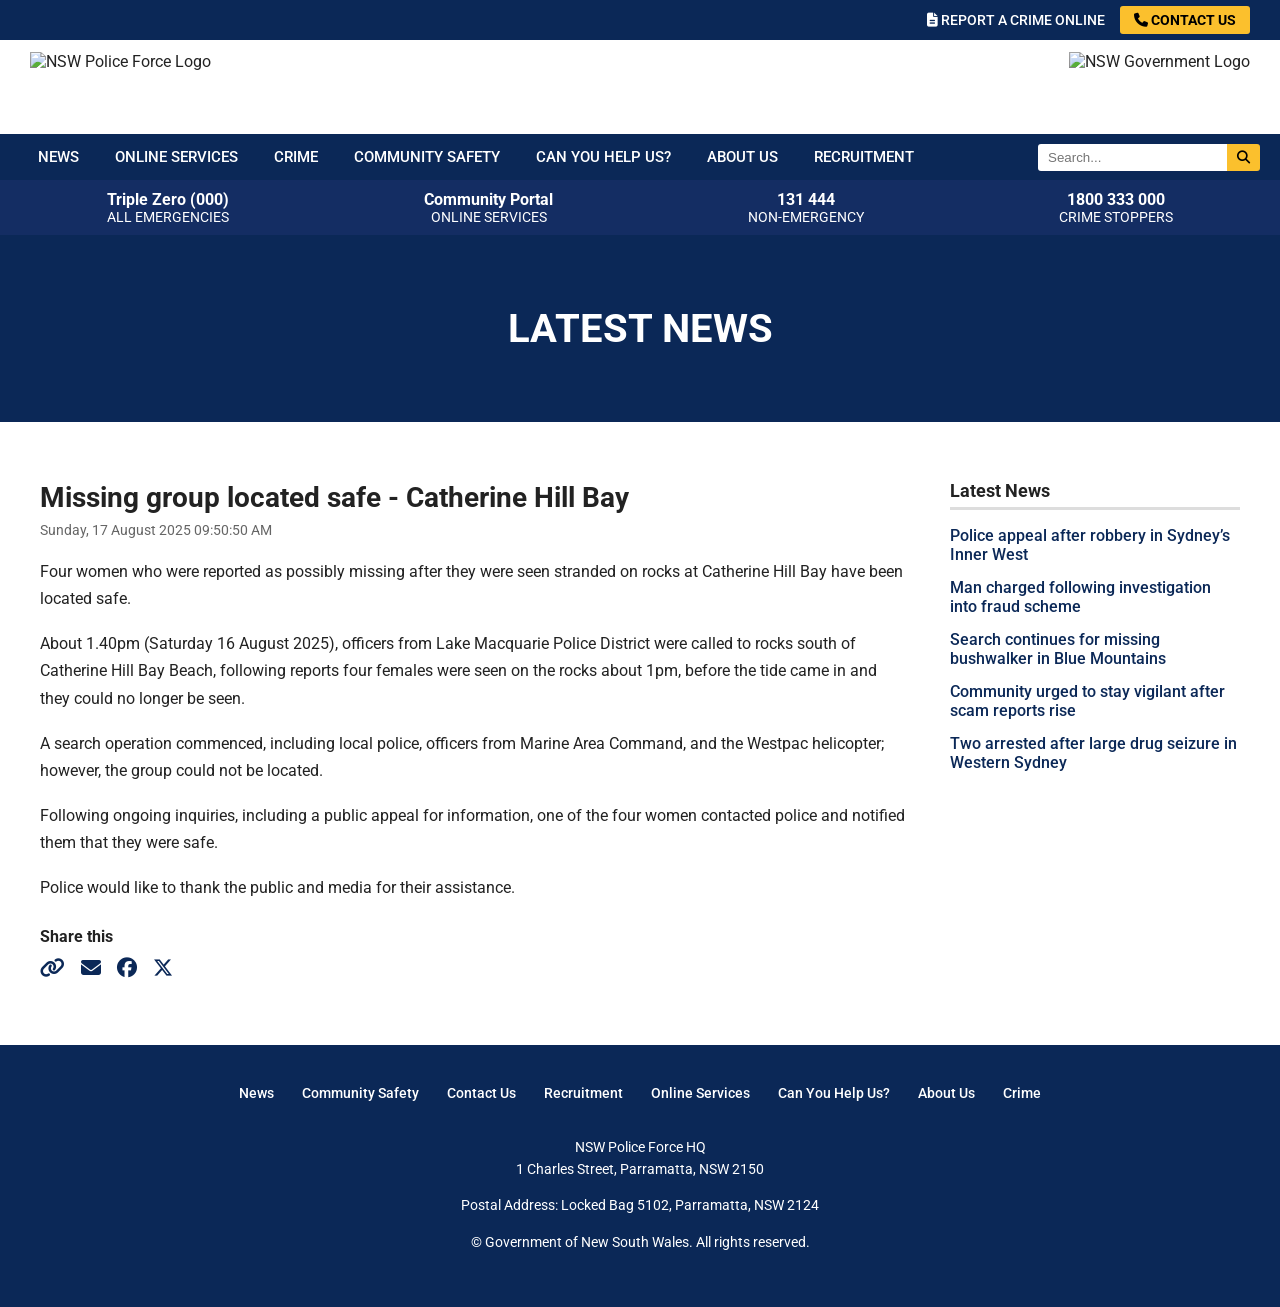
==== index.html @ ecff64ee "Update index.html" ====
<!DOCTYPE html>
<html lang="en">
<head>
  <meta charset="UTF-8">
  <title>NSW Police Force - Latest News</title>
  <meta name="viewport" content="width=device-width, initial-scale=1.0">

  <!-- Google Fonts -->
  <link href="https://fonts.googleapis.com/css2?family=Roboto:wght@400;500;700&display=swap" rel="stylesheet">

  <!-- Font Awesome -->
  <link rel="stylesheet" href="https://cdnjs.cloudflare.com/ajax/libs/font-awesome/6.4.0/css/all.min.css">

  <style>
    body {
      margin: 0;
      font-family: 'Roboto', Arial, sans-serif;
      color: #222;
      background: #fff;
    }

    /* Top bar */
    .topbar {
      background: #0b2857;
      color: white;
      font-size: 14px;
      display: flex;
      justify-content: flex-end;
      align-items: center;
      padding: 6px 30px;
    }
    .topbar a {
      color: white;
      text-decoration: none;
      margin-left: 20px;
      font-weight: 500;
    }
    .topbar .btn {
      background: #fbc02d;
      color: #000;
      padding: 6px 14px;
      border-radius: 3px;
      margin-left: 15px;
      font-weight: bold;
    }

    /* Header */
    .header {
      display: flex;
      justify-content: space-between;
      align-items: center;
      padding: 12px 30px;
      flex-wrap: wrap;
    }
    .header img {
      height: 70px;
    }

    /* Navigation */
    nav {
      background: #0b2857;
      display: flex;
      justify-content: space-between;
      align-items: center;
      padding: 0 20px;
      flex-wrap: wrap;
    }
    .nav-links {
      display: flex;
      flex-wrap: wrap;
    }
    .nav-links a {
      color: white;
      text-decoration: none;
      padding: 14px 18px;
      display: block;
      font-weight: 500;
      font-size: 15px;
      text-transform: uppercase;
    }
    .nav-links a:hover {
      background: #163873;
    }

    /* Search */
    .search {
      display: flex;
      align-items: center;
      margin-left: auto;
    }
    .search input {
      padding: 6px 10px;
      border: none;
      border-radius: 3px 0 0 3px;
      outline: none;
    }
    .search button {
      background: #fbc02d;
      border: none;
      padding: 6px 10px;
      border-radius: 0 3px 3px 0;
      cursor: pointer;
    }

    /* Emergency bar */
    .emergency-bar {
      background: #142d63;
      color: white;
      display: flex;
      justify-content: space-around;
      flex-wrap: wrap;
      padding: 10px;
      font-size: 14px;
      text-align: center;
    }
    .emergency-bar strong {
      display: block;
      font-size: 16px;
      font-weight: 700;
    }

    /* Banner */
    .banner {
      background: #0b2857;
      color: white;
      text-align: center;
      padding: 70px 20px;
      font-size: 40px;
      font-weight: 700;
      text-transform: uppercase;
    }

    /* Main Content */
    .content {
      display: flex;
      max-width: 1200px;
      margin: 40px auto;
      padding: 0 20px;
    }
    .article {
      flex: 3;
    }
    .article h1 {
      font-size: 28px;
      font-weight: 700;
      margin-bottom: 8px;
    }
    .article time {
      color: #666;
      font-size: 14px;
      display: block;
      margin-bottom: 20px;
    }
    .article p {
      line-height: 1.7;
      margin-bottom: 18px;
      font-size: 16px;
    }

    /* Sidebar */
    .sidebar {
      flex: 1;
      margin-left: 40px;
    }
    .sidebar h3 {
      font-size: 18px;
      border-bottom: 3px solid #ddd;
      padding-bottom: 6px;
      margin-bottom: 16px;
    }
    .sidebar ul {
      list-style: none;
      padding: 0;
      margin: 0;
    }
    .sidebar ul li {
      margin-bottom: 14px;
    }
    .sidebar ul li a {
      text-decoration: none;
      color: #0b2857;
      font-weight: 500;
    }
    .sidebar ul li a:hover {
      text-decoration: underline;
    }

    /* Social Share */
    .share {
      margin: 25px 0;
    }
    .share strong {
      display: block;
      margin-bottom: 10px;
    }
    .share a {
      margin-right: 12px;
      font-size: 20px;
      text-decoration: none;
      color: #0b2857;
    }
    .share a:hover {
      color: #163873;
    }

    /* Footer */
    footer {
      background: #0b2857;
      color: white;
      padding: 40px 20px;
      font-size: 14px;
    }
    footer .links {
      display: flex;
      justify-content: center;
      flex-wrap: wrap;
      margin-bottom: 25px;
    }
    footer .links a {
      color: white;
      text-decoration: none;
      margin: 0 14px 10px;
      font-weight: 500;
    }
    footer .links a:hover {
      text-decoration: underline;
    }
    footer .address {
      text-align: center;
      line-height: 1.6;
    }
  </style>
</head>
<body>

  <!-- Topbar -->
  <div class="topbar">
    <a href="#"><i class="fa-solid fa-file-alt"></i> REPORT A CRIME ONLINE</a>
    <a href="#" class="btn"><i class="fa-solid fa-phone"></i> CONTACT US</a>
  </div>

  <!-- Header -->
  <div class="header">
    <img src="https://upload.wikimedia.org/wikipedia/en/7/78/New_South_Wales_Police_Force_logo.png" alt="NSW Police Force Logo">
    <img src="https://www.nsw.gov.au/sites/default/files/styles/og_image/public/2020-07/NSW-Government-logo.png" alt="NSW Government Logo" height="70">
  </div>

  <!-- Nav -->
  <nav>
    <div class="nav-links">
      <a href="#">News</a>
      <a href="#">Online Services</a>
      <a href="#">Crime</a>
      <a href="#">Community Safety</a>
      <a href="#">Can You Help Us?</a>
      <a href="#">About Us</a>
      <a href="#">Recruitment</a>
    </div>
    <div class="search">
      <input type="text" placeholder="Search...">
      <button><i class="fa fa-search"></i></button>
    </div>
  </nav>

  <!-- Emergency Bar -->
  <div class="emergency-bar">
    <div><strong>Triple Zero (000)</strong> ALL EMERGENCIES</div>
    <div><strong>Community Portal</strong> ONLINE SERVICES</div>
    <div><strong>131 444</strong> NON-EMERGENCY</div>
    <div><strong>1800 333 000</strong> CRIME STOPPERS</div>
  </div>

  <!-- Banner -->
  <div class="banner">
    Latest News
  </div>

  <!-- Content -->
  <div class="content">
    <div class="article">
      <h1>Missing group located safe - Catherine Hill Bay</h1>
      <time>Sunday, 17 August 2025 09:50:50 AM</time>

      <p>Four women who were reported as possibly missing after they were seen stranded on rocks at Catherine Hill Bay have been located safe.</p>
      <p>About 1.40pm (Saturday 16 August 2025), officers from Lake Macquarie Police District were called to rocks south of Catherine Hill Bay Beach, following reports four females were seen on the rocks about 1pm, before the tide came in and they could no longer be seen.</p>
      <p>A search operation commenced, including local police, officers from Marine Area Command, and the Westpac helicopter; however, the group could not be located.</p>
      <p>Following ongoing inquiries, including a public appeal for information, one of the four women contacted police and notified them that they were safe.</p>
      <p>Police would like to thank the public and media for their assistance.</p>

      <div class="share">
        <strong>Share this</strong>
        <a href="#"><i class="fa-solid fa-link"></i></a>
        <a href="#"><i class="fa-solid fa-envelope"></i></a>
        <a href="#"><i class="fa-brands fa-facebook"></i></a>
        <a href="#"><i class="fa-brands fa-x-twitter"></i></a>
      </div>
    </div>

    <!-- Sidebar -->
    <aside class="sidebar">
      <h3>Latest News</h3>
      <ul>
        <li><a href="#">Police appeal after robbery in Sydney’s Inner West</a></li>
        <li><a href="#">Man charged following investigation into fraud scheme</a></li>
        <li><a href="#">Search continues for missing bushwalker in Blue Mountains</a></li>
        <li><a href="#">Community urged to stay vigilant after scam reports rise</a></li>
        <li><a href="#">Two arrested after large drug seizure in Western Sydney</a></li>
      </ul>
    </aside>
  </div>

  <!-- Footer -->
  <footer>
    <div class="links">
      <a href="#">News</a>
      <a href="#">Community Safety</a>
      <a href="#">Contact Us</a>
      <a href="#">Recruitment</a>
      <a href="#">Online Services</a>
      <a href="#">Can You Help Us?</a>
      <a href="#">About Us</a>
      <a href="#">Crime</a>
    </div>

    <div class="address">
      <p>NSW Police Force HQ<br>1 Charles Street, Parramatta, NSW 2150</p>
      <p>Postal Address: Locked Bag 5102, Parramatta, NSW 2124</p>
      <p>© Government of New South Wales. All rights reserved.</p>
    </div>
  </footer>

</body>
</html>
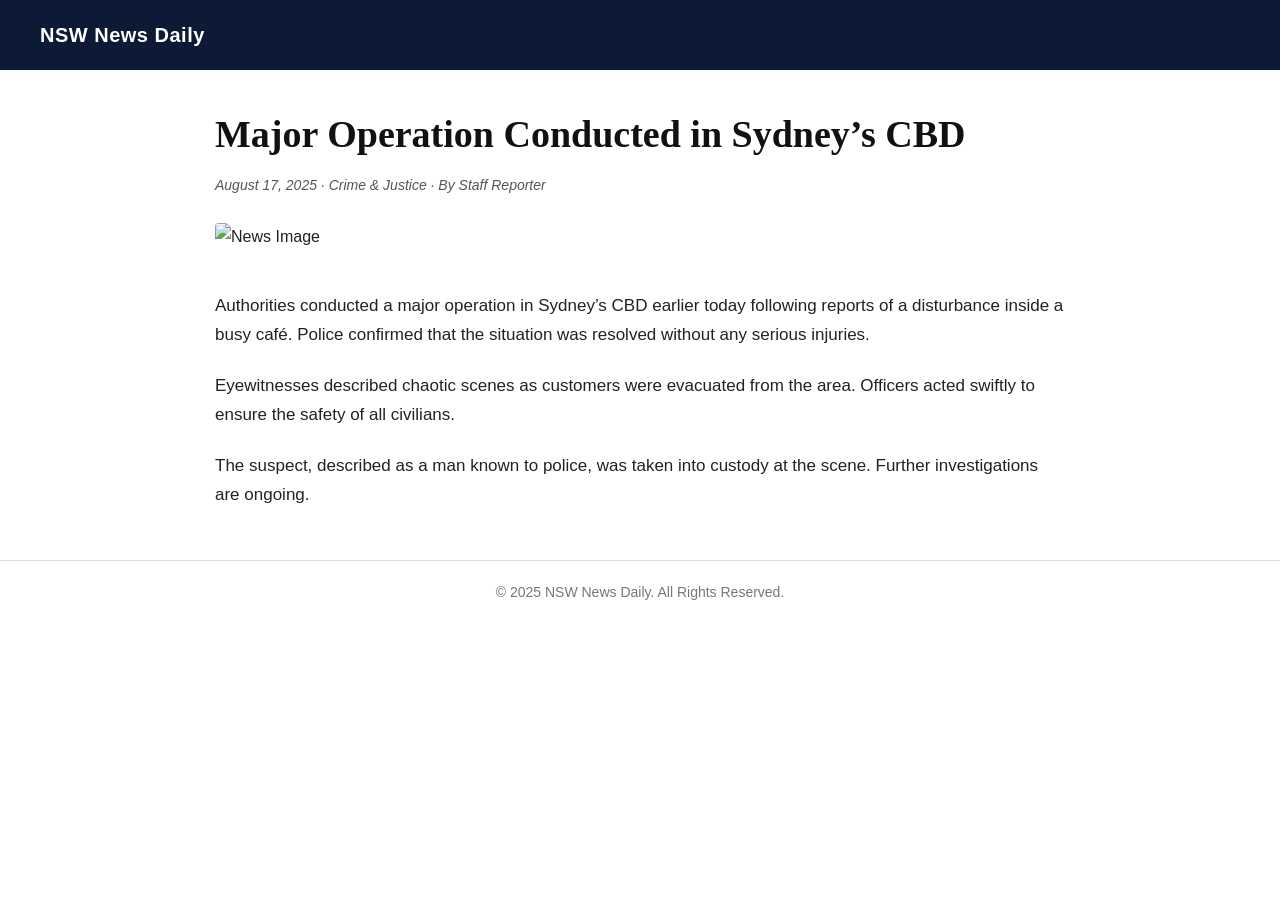
==== commit 5b2bf011: "Update index.html" ====
--- a/index.html
+++ b/index.html
@@ -2,332 +2,98 @@
 <html lang="en">
 <head>
   <meta charset="UTF-8">
-  <title>NSW Police Force - Latest News</title>
   <meta name="viewport" content="width=device-width, initial-scale=1.0">
-
-  <!-- Google Fonts -->
-  <link href="https://fonts.googleapis.com/css2?family=Roboto:wght@400;500;700&display=swap" rel="stylesheet">
-
-  <!-- Font Awesome -->
-  <link rel="stylesheet" href="https://cdnjs.cloudflare.com/ajax/libs/font-awesome/6.4.0/css/all.min.css">
-
+  <title>News Article</title>
   <style>
     body {
       margin: 0;
-      font-family: 'Roboto', Arial, sans-serif;
+      font-family: "Helvetica Neue", Arial, sans-serif;
+      background: #fff;
       color: #222;
-      background: #fff;
-    }
-
-    /* Top bar */
-    .topbar {
-      background: #0b2857;
-      color: white;
-      font-size: 14px;
-      display: flex;
-      justify-content: flex-end;
-      align-items: center;
-      padding: 6px 30px;
-    }
-    .topbar a {
-      color: white;
-      text-decoration: none;
-      margin-left: 20px;
-      font-weight: 500;
-    }
-    .topbar .btn {
-      background: #fbc02d;
-      color: #000;
-      padding: 6px 14px;
-      border-radius: 3px;
-      margin-left: 15px;
-      font-weight: bold;
+      line-height: 1.7;
     }
 
     /* Header */
-    .header {
-      display: flex;
-      justify-content: space-between;
-      align-items: center;
-      padding: 12px 30px;
-      flex-wrap: wrap;
-    }
-    .header img {
-      height: 70px;
+    header {
+      background: #0c1a36; /* extracted dark navy */
+      color: white;
+      padding: 18px 40px;
+      font-size: 20px;
+      font-weight: 600;
+      letter-spacing: 0.5px;
     }
 
-    /* Navigation */
-    nav {
-      background: #0b2857;
-      display: flex;
-      justify-content: space-between;
-      align-items: center;
-      padding: 0 20px;
-      flex-wrap: wrap;
-    }
-    .nav-links {
-      display: flex;
-      flex-wrap: wrap;
-    }
-    .nav-links a {
-      color: white;
-      text-decoration: none;
-      padding: 14px 18px;
-      display: block;
-      font-weight: 500;
-      font-size: 15px;
-      text-transform: uppercase;
-    }
-    .nav-links a:hover {
-      background: #163873;
+    /* Article Container */
+    .container {
+      max-width: 850px;
+      margin: 40px auto;
+      padding: 0 25px;
     }
 
-    /* Search */
-    .search {
-      display: flex;
-      align-items: center;
-      margin-left: auto;
-    }
-    .search input {
-      padding: 6px 10px;
-      border: none;
-      border-radius: 3px 0 0 3px;
-      outline: none;
-    }
-    .search button {
-      background: #fbc02d;
-      border: none;
-      padding: 6px 10px;
-      border-radius: 0 3px 3px 0;
-      cursor: pointer;
+    .headline {
+      font-family: Georgia, "Times New Roman", serif;
+      font-size: 38px;
+      font-weight: bold;
+      line-height: 1.3;
+      margin-bottom: 15px;
+      color: #111;
     }
 
-    /* Emergency bar */
-    .emergency-bar {
-      background: #142d63;
-      color: white;
-      display: flex;
-      justify-content: space-around;
-      flex-wrap: wrap;
-      padding: 10px;
+    .meta {
+      color: #555;
       font-size: 14px;
-      text-align: center;
-    }
-    .emergency-bar strong {
-      display: block;
-      font-size: 16px;
-      font-weight: 700;
+      margin-bottom: 25px;
+      font-style: italic;
     }
 
-    /* Banner */
-    .banner {
-      background: #0b2857;
-      color: white;
-      text-align: center;
-      padding: 70px 20px;
-      font-size: 40px;
-      font-weight: 700;
-      text-transform: uppercase;
+    .hero {
+      width: 100%;
+      height: auto;
+      max-height: 420px;
+      object-fit: cover;
+      margin-bottom: 25px;
+      border-radius: 4px;
     }
 
-    /* Main Content */
-    .content {
-      display: flex;
-      max-width: 1200px;
-      margin: 40px auto;
-      padding: 0 20px;
-    }
-    .article {
-      flex: 3;
-    }
-    .article h1 {
-      font-size: 28px;
-      font-weight: 700;
-      margin-bottom: 8px;
-    }
-    .article time {
-      color: #666;
-      font-size: 14px;
-      display: block;
-      margin-bottom: 20px;
-    }
-    .article p {
-      line-height: 1.7;
-      margin-bottom: 18px;
-      font-size: 16px;
-    }
-
-    /* Sidebar */
-    .sidebar {
-      flex: 1;
-      margin-left: 40px;
-    }
-    .sidebar h3 {
-      font-size: 18px;
-      border-bottom: 3px solid #ddd;
-      padding-bottom: 6px;
-      margin-bottom: 16px;
-    }
-    .sidebar ul {
-      list-style: none;
-      padding: 0;
-      margin: 0;
-    }
-    .sidebar ul li {
-      margin-bottom: 14px;
-    }
-    .sidebar ul li a {
-      text-decoration: none;
-      color: #0b2857;
-      font-weight: 500;
-    }
-    .sidebar ul li a:hover {
-      text-decoration: underline;
-    }
-
-    /* Social Share */
-    .share {
-      margin: 25px 0;
-    }
-    .share strong {
-      display: block;
-      margin-bottom: 10px;
-    }
-    .share a {
-      margin-right: 12px;
-      font-size: 20px;
-      text-decoration: none;
-      color: #0b2857;
-    }
-    .share a:hover {
-      color: #163873;
+    .content p {
+      margin-bottom: 22px;
+      font-size: 17px;
+      font-family: "Helvetica Neue", Arial, sans-serif;
     }
 
     /* Footer */
     footer {
-      background: #0b2857;
-      color: white;
-      padding: 40px 20px;
+      margin-top: 50px;
+      padding: 20px;
+      text-align: center;
       font-size: 14px;
-    }
-    footer .links {
-      display: flex;
-      justify-content: center;
-      flex-wrap: wrap;
-      margin-bottom: 25px;
-    }
-    footer .links a {
-      color: white;
-      text-decoration: none;
-      margin: 0 14px 10px;
-      font-weight: 500;
-    }
-    footer .links a:hover {
-      text-decoration: underline;
-    }
-    footer .address {
-      text-align: center;
-      line-height: 1.6;
+      color: #777;
+      border-top: 1px solid #ddd;
     }
   </style>
 </head>
 <body>
+  <header>
+    NSW News Daily
+  </header>
 
-  <!-- Topbar -->
-  <div class="topbar">
-    <a href="#"><i class="fa-solid fa-file-alt"></i> REPORT A CRIME ONLINE</a>
-    <a href="#" class="btn"><i class="fa-solid fa-phone"></i> CONTACT US</a>
+  <div class="container">
+    <h1 class="headline">Major Operation Conducted in Sydney’s CBD</h1>
+    <div class="meta">August 17, 2025 · Crime & Justice · By Staff Reporter</div>
+
+    <img src="https://via.placeholder.com/900x420" alt="News Image" class="hero">
+
+    <div class="content">
+      <p>Authorities conducted a major operation in Sydney’s CBD earlier today following reports of a disturbance inside a busy café. Police confirmed that the situation was resolved without any serious injuries.</p>
+
+      <p>Eyewitnesses described chaotic scenes as customers were evacuated from the area. Officers acted swiftly to ensure the safety of all civilians.</p>
+
+      <p>The suspect, described as a man known to police, was taken into custody at the scene. Further investigations are ongoing.</p>
+    </div>
   </div>
 
-  <!-- Header -->
-  <div class="header">
-    <img src="https://upload.wikimedia.org/wikipedia/en/7/78/New_South_Wales_Police_Force_logo.png" alt="NSW Police Force Logo">
-    <img src="https://www.nsw.gov.au/sites/default/files/styles/og_image/public/2020-07/NSW-Government-logo.png" alt="NSW Government Logo" height="70">
-  </div>
-
-  <!-- Nav -->
-  <nav>
-    <div class="nav-links">
-      <a href="#">News</a>
-      <a href="#">Online Services</a>
-      <a href="#">Crime</a>
-      <a href="#">Community Safety</a>
-      <a href="#">Can You Help Us?</a>
-      <a href="#">About Us</a>
-      <a href="#">Recruitment</a>
-    </div>
-    <div class="search">
-      <input type="text" placeholder="Search...">
-      <button><i class="fa fa-search"></i></button>
-    </div>
-  </nav>
-
-  <!-- Emergency Bar -->
-  <div class="emergency-bar">
-    <div><strong>Triple Zero (000)</strong> ALL EMERGENCIES</div>
-    <div><strong>Community Portal</strong> ONLINE SERVICES</div>
-    <div><strong>131 444</strong> NON-EMERGENCY</div>
-    <div><strong>1800 333 000</strong> CRIME STOPPERS</div>
-  </div>
-
-  <!-- Banner -->
-  <div class="banner">
-    Latest News
-  </div>
-
-  <!-- Content -->
-  <div class="content">
-    <div class="article">
-      <h1>Missing group located safe - Catherine Hill Bay</h1>
-      <time>Sunday, 17 August 2025 09:50:50 AM</time>
-
-      <p>Four women who were reported as possibly missing after they were seen stranded on rocks at Catherine Hill Bay have been located safe.</p>
-      <p>About 1.40pm (Saturday 16 August 2025), officers from Lake Macquarie Police District were called to rocks south of Catherine Hill Bay Beach, following reports four females were seen on the rocks about 1pm, before the tide came in and they could no longer be seen.</p>
-      <p>A search operation commenced, including local police, officers from Marine Area Command, and the Westpac helicopter; however, the group could not be located.</p>
-      <p>Following ongoing inquiries, including a public appeal for information, one of the four women contacted police and notified them that they were safe.</p>
-      <p>Police would like to thank the public and media for their assistance.</p>
-
-      <div class="share">
-        <strong>Share this</strong>
-        <a href="#"><i class="fa-solid fa-link"></i></a>
-        <a href="#"><i class="fa-solid fa-envelope"></i></a>
-        <a href="#"><i class="fa-brands fa-facebook"></i></a>
-        <a href="#"><i class="fa-brands fa-x-twitter"></i></a>
-      </div>
-    </div>
-
-    <!-- Sidebar -->
-    <aside class="sidebar">
-      <h3>Latest News</h3>
-      <ul>
-        <li><a href="#">Police appeal after robbery in Sydney’s Inner West</a></li>
-        <li><a href="#">Man charged following investigation into fraud scheme</a></li>
-        <li><a href="#">Search continues for missing bushwalker in Blue Mountains</a></li>
-        <li><a href="#">Community urged to stay vigilant after scam reports rise</a></li>
-        <li><a href="#">Two arrested after large drug seizure in Western Sydney</a></li>
-      </ul>
-    </aside>
-  </div>
-
-  <!-- Footer -->
   <footer>
-    <div class="links">
-      <a href="#">News</a>
-      <a href="#">Community Safety</a>
-      <a href="#">Contact Us</a>
-      <a href="#">Recruitment</a>
-      <a href="#">Online Services</a>
-      <a href="#">Can You Help Us?</a>
-      <a href="#">About Us</a>
-      <a href="#">Crime</a>
-    </div>
-
-    <div class="address">
-      <p>NSW Police Force HQ<br>1 Charles Street, Parramatta, NSW 2150</p>
-      <p>Postal Address: Locked Bag 5102, Parramatta, NSW 2124</p>
-      <p>© Government of New South Wales. All rights reserved.</p>
-    </div>
+    © 2025 NSW News Daily. All Rights Reserved.
   </footer>
-
 </body>
 </html>
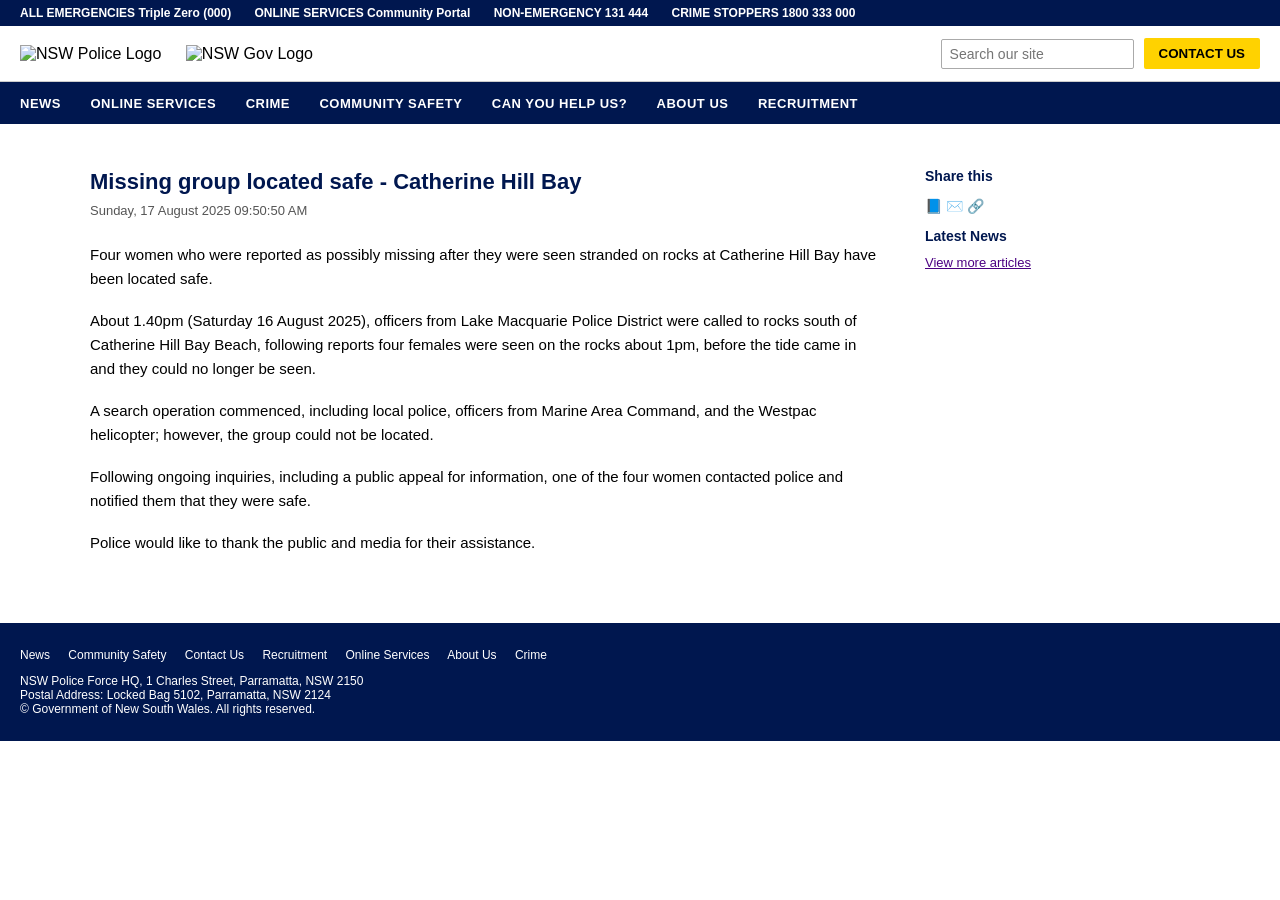
==== commit ad5591a0: "Update index.html" ====
--- a/index.html
+++ b/index.html
@@ -3,97 +3,239 @@
 <head>
   <meta charset="UTF-8">
   <meta name="viewport" content="width=device-width, initial-scale=1.0">
-  <title>News Article</title>
+  <title>NSW Police News</title>
   <style>
     body {
       margin: 0;
-      font-family: "Helvetica Neue", Arial, sans-serif;
+      font-family: Arial, Helvetica, sans-serif;
+      color: #000;
       background: #fff;
-      color: #222;
-      line-height: 1.7;
-    }
-
-    /* Header */
-    header {
-      background: #0c1a36; /* extracted dark navy */
-      color: white;
-      padding: 18px 40px;
-      font-size: 20px;
+    }
+
+    /* Top Info Bar */
+    .top-bar {
+      background: #00174F;
+      color: white;
+      font-size: 12px;
+      padding: 6px 20px;
+      display: flex;
+      justify-content: space-between;
+      align-items: center;
+    }
+
+    .top-bar span {
+      margin-right: 20px;
+      font-weight: 600;
+    }
+
+    /* Logo and Search Row */
+    .logo-row {
+      display: flex;
+      justify-content: space-between;
+      align-items: center;
+      padding: 12px 20px;
+      border-bottom: 1px solid #ccc;
+    }
+
+    .logos img {
+      height: 48px;
+      margin-right: 20px;
+    }
+
+    .search-contact {
+      display: flex;
+      align-items: center;
+    }
+
+    .search-contact input {
+      padding: 6px 8px;
+      font-size: 14px;
+      border: 1px solid #aaa;
+      margin-right: 10px;
+      border-radius: 2px;
+    }
+
+    .search-contact button {
+      background: #FFD200;
+      border: none;
+      padding: 8px 15px;
+      font-weight: bold;
+      cursor: pointer;
+      border-radius: 2px;
+    }
+
+    /* Navigation */
+    nav {
+      background: #00174F;
+      padding: 12px 20px;
+    }
+
+    nav a {
+      color: white;
+      margin-right: 25px;
+      text-decoration: none;
+      font-size: 13px;
       font-weight: 600;
       letter-spacing: 0.5px;
     }
 
-    /* Article Container */
+    nav a:hover {
+      text-decoration: underline;
+    }
+
+    /* Main Layout */
     .container {
-      max-width: 850px;
-      margin: 40px auto;
-      padding: 0 25px;
-    }
-
-    .headline {
-      font-family: Georgia, "Times New Roman", serif;
-      font-size: 38px;
+      display: flex;
+      max-width: 1100px;
+      margin: 30px auto;
+      padding: 0 20px;
+    }
+
+    .content {
+      flex: 3;
+    }
+
+    .content h1 {
+      font-size: 22px;
+      color: #00174F;
       font-weight: bold;
-      line-height: 1.3;
-      margin-bottom: 15px;
-      color: #111;
-    }
-
-    .meta {
+      margin-bottom: 8px;
+    }
+
+    .content .date {
+      font-size: 13px;
       color: #555;
+      margin-bottom: 25px;
+    }
+
+    .content p {
+      margin-bottom: 18px;
+      line-height: 1.6;
+      font-size: 15px;
+    }
+
+    /* Sidebar */
+    .sidebar {
+      flex: 1;
+      margin-left: 40px;
       font-size: 14px;
-      margin-bottom: 25px;
-      font-style: italic;
-    }
-
-    .hero {
-      width: 100%;
-      height: auto;
-      max-height: 420px;
-      object-fit: cover;
-      margin-bottom: 25px;
-      border-radius: 4px;
-    }
-
-    .content p {
-      margin-bottom: 22px;
-      font-size: 17px;
-      font-family: "Helvetica Neue", Arial, sans-serif;
+    }
+
+    .sidebar h3 {
+      font-size: 14px;
+      margin-bottom: 10px;
+      font-weight: bold;
+      color: #00174F;
+    }
+
+    .sidebar a {
+      color: #4B0082; /* exact purple */
+      text-decoration: underline;
+      font-size: 13px;
     }
 
     /* Footer */
     footer {
+      background: #00174F;
+      color: white;
+      font-size: 12px;
+      padding: 25px 20px;
       margin-top: 50px;
-      padding: 20px;
-      text-align: center;
-      font-size: 14px;
-      color: #777;
-      border-top: 1px solid #ddd;
+    }
+
+    footer .links {
+      margin-bottom: 12px;
+    }
+
+    footer a {
+      color: white;
+      margin-right: 15px;
+      font-size: 12px;
+      text-decoration: none;
+    }
+
+    footer a:hover {
+      text-decoration: underline;
     }
   </style>
 </head>
 <body>
-  <header>
-    NSW News Daily
-  </header>
-
+
+  <!-- Top Bar -->
+  <div class="top-bar">
+    <div>
+      <span>ALL EMERGENCIES Triple Zero (000)</span>
+      <span>ONLINE SERVICES Community Portal</span>
+      <span>NON-EMERGENCY 131 444</span>
+      <span>CRIME STOPPERS 1800 333 000</span>
+    </div>
+  </div>
+
+  <!-- Logo Row -->
+  <div class="logo-row">
+    <div class="logos">
+      <img src="https://www.police.nsw.gov.au/__data/assets/file/0006/336956/NSW-Police-Logo.png" alt="NSW Police Logo">
+      <img src="https://www.nsw.gov.au/themes/custom/nsw_gov/images/nsw-gov-logo.png" alt="NSW Gov Logo">
+    </div>
+    <div class="search-contact">
+      <input type="text" placeholder="Search our site">
+      <button>CONTACT US</button>
+    </div>
+  </div>
+
+  <!-- Navigation -->
+  <nav>
+    <a href="#">NEWS</a>
+    <a href="#">ONLINE SERVICES</a>
+    <a href="#">CRIME</a>
+    <a href="#">COMMUNITY SAFETY</a>
+    <a href="#">CAN YOU HELP US?</a>
+    <a href="#">ABOUT US</a>
+    <a href="#">RECRUITMENT</a>
+  </nav>
+
+  <!-- Main Content -->
   <div class="container">
-    <h1 class="headline">Major Operation Conducted in Sydney’s CBD</h1>
-    <div class="meta">August 17, 2025 · Crime & Justice · By Staff Reporter</div>
-
-    <img src="https://via.placeholder.com/900x420" alt="News Image" class="hero">
-
     <div class="content">
-      <p>Authorities conducted a major operation in Sydney’s CBD earlier today following reports of a disturbance inside a busy café. Police confirmed that the situation was resolved without any serious injuries.</p>
-
-      <p>Eyewitnesses described chaotic scenes as customers were evacuated from the area. Officers acted swiftly to ensure the safety of all civilians.</p>
-
-      <p>The suspect, described as a man known to police, was taken into custody at the scene. Further investigations are ongoing.</p>
+      <h1>Missing group located safe - Catherine Hill Bay</h1>
+      <div class="date">Sunday, 17 August 2025 09:50:50 AM</div>
+
+      <p>Four women who were reported as possibly missing after they were seen stranded on rocks at Catherine Hill Bay have been located safe.</p>
+
+      <p>About 1.40pm (Saturday 16 August 2025), officers from Lake Macquarie Police District were called to rocks south of Catherine Hill Bay Beach, following reports four females were seen on the rocks about 1pm, before the tide came in and they could no longer be seen.</p>
+
+      <p>A search operation commenced, including local police, officers from Marine Area Command, and the Westpac helicopter; however, the group could not be located.</p>
+
+      <p>Following ongoing inquiries, including a public appeal for information, one of the four women contacted police and notified them that they were safe.</p>
+
+      <p>Police would like to thank the public and media for their assistance.</p>
+    </div>
+
+    <div class="sidebar">
+      <h3>Share this</h3>
+      <p>📘 ✉️ 🔗</p>
+      <h3>Latest News</h3>
+      <a href="#">View more articles</a>
     </div>
   </div>
 
+  <!-- Footer -->
   <footer>
-    © 2025 NSW News Daily. All Rights Reserved.
+    <div class="links">
+      <a href="#">News</a>
+      <a href="#">Community Safety</a>
+      <a href="#">Contact Us</a>
+      <a href="#">Recruitment</a>
+      <a href="#">Online Services</a>
+      <a href="#">About Us</a>
+      <a href="#">Crime</a>
+    </div>
+    <div>
+      NSW Police Force HQ, 1 Charles Street, Parramatta, NSW 2150<br>
+      Postal Address: Locked Bag 5102, Parramatta, NSW 2124<br>
+      © Government of New South Wales. All rights reserved.
+    </div>
   </footer>
+
 </body>
 </html>
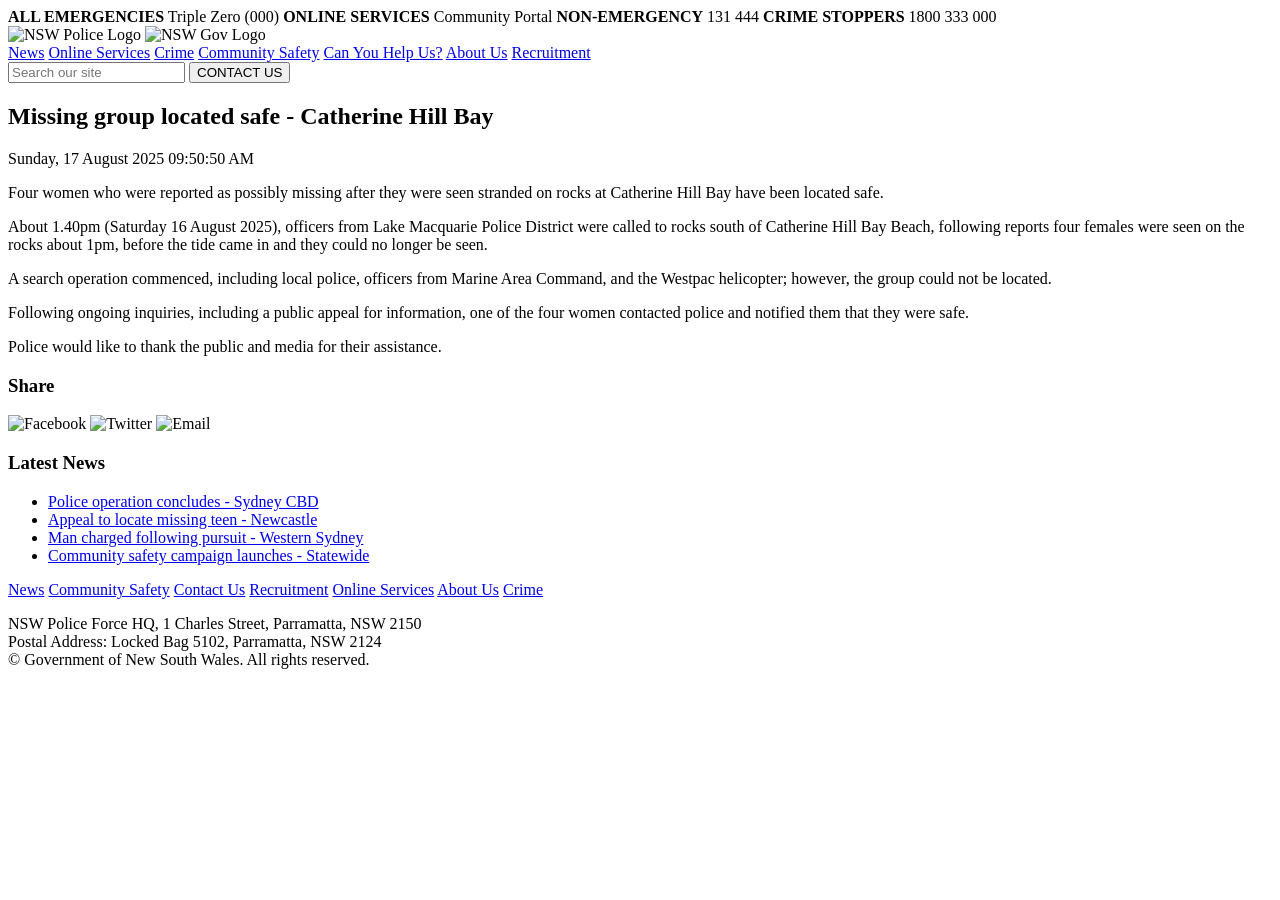
==== commit 7ee32a9a: "Update index.html" ====
--- a/index.html
+++ b/index.html
@@ -3,225 +3,94 @@
 <head>
   <meta charset="UTF-8">
   <meta name="viewport" content="width=device-width, initial-scale=1.0">
-  <title>NSW Police News</title>
-  <style>
-    body {
-      margin: 0;
-      font-family: Arial, Helvetica, sans-serif;
-      color: #000;
-      background: #fff;
-    }
-
-    /* Top Info Bar */
-    .top-bar {
-      background: #00174F;
-      color: white;
-      font-size: 12px;
-      padding: 6px 20px;
-      display: flex;
-      justify-content: space-between;
-      align-items: center;
-    }
-
-    .top-bar span {
-      margin-right: 20px;
-      font-weight: 600;
-    }
-
-    /* Logo and Search Row */
-    .logo-row {
-      display: flex;
-      justify-content: space-between;
-      align-items: center;
-      padding: 12px 20px;
-      border-bottom: 1px solid #ccc;
-    }
-
-    .logos img {
-      height: 48px;
-      margin-right: 20px;
-    }
-
-    .search-contact {
-      display: flex;
-      align-items: center;
-    }
-
-    .search-contact input {
-      padding: 6px 8px;
-      font-size: 14px;
-      border: 1px solid #aaa;
-      margin-right: 10px;
-      border-radius: 2px;
-    }
-
-    .search-contact button {
-      background: #FFD200;
-      border: none;
-      padding: 8px 15px;
-      font-weight: bold;
-      cursor: pointer;
-      border-radius: 2px;
-    }
-
-    /* Navigation */
-    nav {
-      background: #00174F;
-      padding: 12px 20px;
-    }
-
-    nav a {
-      color: white;
-      margin-right: 25px;
-      text-decoration: none;
-      font-size: 13px;
-      font-weight: 600;
-      letter-spacing: 0.5px;
-    }
-
-    nav a:hover {
-      text-decoration: underline;
-    }
-
-    /* Main Layout */
-    .container {
-      display: flex;
-      max-width: 1100px;
-      margin: 30px auto;
-      padding: 0 20px;
-    }
-
-    .content {
-      flex: 3;
-    }
-
-    .content h1 {
-      font-size: 22px;
-      color: #00174F;
-      font-weight: bold;
-      margin-bottom: 8px;
-    }
-
-    .content .date {
-      font-size: 13px;
-      color: #555;
-      margin-bottom: 25px;
-    }
-
-    .content p {
-      margin-bottom: 18px;
-      line-height: 1.6;
-      font-size: 15px;
-    }
-
-    /* Sidebar */
-    .sidebar {
-      flex: 1;
-      margin-left: 40px;
-      font-size: 14px;
-    }
-
-    .sidebar h3 {
-      font-size: 14px;
-      margin-bottom: 10px;
-      font-weight: bold;
-      color: #00174F;
-    }
-
-    .sidebar a {
-      color: #4B0082; /* exact purple */
-      text-decoration: underline;
-      font-size: 13px;
-    }
-
-    /* Footer */
-    footer {
-      background: #00174F;
-      color: white;
-      font-size: 12px;
-      padding: 25px 20px;
-      margin-top: 50px;
-    }
-
-    footer .links {
-      margin-bottom: 12px;
-    }
-
-    footer a {
-      color: white;
-      margin-right: 15px;
-      font-size: 12px;
-      text-decoration: none;
-    }
-
-    footer a:hover {
-      text-decoration: underline;
-    }
-  </style>
+  <title>NSW Police Website Replica</title>
+  <link rel="stylesheet" href="styles.css">
 </head>
 <body>
-
   <!-- Top Bar -->
   <div class="top-bar">
-    <div>
-      <span>ALL EMERGENCIES Triple Zero (000)</span>
-      <span>ONLINE SERVICES Community Portal</span>
-      <span>NON-EMERGENCY 131 444</span>
-      <span>CRIME STOPPERS 1800 333 000</span>
-    </div>
+    <span><strong>ALL EMERGENCIES</strong> Triple Zero (000)</span>
+    <span><strong>ONLINE SERVICES</strong> Community Portal</span>
+    <span><strong>NON-EMERGENCY</strong> 131 444</span>
+    <span><strong>CRIME STOPPERS</strong> 1800 333 000</span>
   </div>
 
-  <!-- Logo Row -->
-  <div class="logo-row">
-    <div class="logos">
-      <img src="https://www.police.nsw.gov.au/__data/assets/file/0006/336956/NSW-Police-Logo.png" alt="NSW Police Logo">
-      <img src="https://www.nsw.gov.au/themes/custom/nsw_gov/images/nsw-gov-logo.png" alt="NSW Gov Logo">
+  <!-- Header -->
+  <header class="header-row">
+    <div class="left-header">
+      <div class="logos">
+        <img src="nswpolice-logo.png" alt="NSW Police Logo">
+        <img src="nswgov-logo.png" alt="NSW Gov Logo">
+      </div>
+      <nav>
+        <a href="#">News</a>
+        <a href="#">Online Services</a>
+        <a href="#">Crime</a>
+        <a href="#">Community Safety</a>
+        <a href="#">Can You Help Us?</a>
+        <a href="#">About Us</a>
+        <a href="#">Recruitment</a>
+      </nav>
     </div>
+
     <div class="search-contact">
       <input type="text" placeholder="Search our site">
       <button>CONTACT US</button>
     </div>
-  </div>
+  </header>
 
-  <!-- Navigation -->
-  <nav>
-    <a href="#">NEWS</a>
-    <a href="#">ONLINE SERVICES</a>
-    <a href="#">CRIME</a>
-    <a href="#">COMMUNITY SAFETY</a>
-    <a href="#">CAN YOU HELP US?</a>
-    <a href="#">ABOUT US</a>
-    <a href="#">RECRUITMENT</a>
-  </nav>
+  <!-- Main Layout -->
+  <main class="main-layout">
+    <!-- Article -->
+    <article class="content">
+      <h2>Missing group located safe - Catherine Hill Bay</h2>
+      <p class="date">Sunday, 17 August 2025 09:50:50 AM</p>
+      <p>
+        Four women who were reported as possibly missing after they were seen stranded on rocks at
+        Catherine Hill Bay have been located safe.
+      </p>
+      <p>
+        About 1.40pm (Saturday 16 August 2025), officers from Lake Macquarie Police District were called
+        to rocks south of Catherine Hill Bay Beach, following reports four females were seen on the
+        rocks about 1pm, before the tide came in and they could no longer be seen.
+      </p>
+      <p>
+        A search operation commenced, including local police, officers from Marine Area Command, and
+        the Westpac helicopter; however, the group could not be located.
+      </p>
+      <p>
+        Following ongoing inquiries, including a public appeal for information, one of the four women
+        contacted police and notified them that they were safe.
+      </p>
+      <p>Police would like to thank the public and media for their assistance.</p>
+    </article>
 
-  <!-- Main Content -->
-  <div class="container">
-    <div class="content">
-      <h1>Missing group located safe - Catherine Hill Bay</h1>
-      <div class="date">Sunday, 17 August 2025 09:50:50 AM</div>
+    <!-- Sidebar -->
+    <aside class="sidebar">
+      <div class="share-box">
+        <h3>Share</h3>
+        <div class="icons">
+          <img src="icon-facebook.png" alt="Facebook">
+          <img src="icon-twitter.png" alt="Twitter">
+          <img src="icon-email.png" alt="Email">
+        </div>
+      </div>
 
-      <p>Four women who were reported as possibly missing after they were seen stranded on rocks at Catherine Hill Bay have been located safe.</p>
-
-      <p>About 1.40pm (Saturday 16 August 2025), officers from Lake Macquarie Police District were called to rocks south of Catherine Hill Bay Beach, following reports four females were seen on the rocks about 1pm, before the tide came in and they could no longer be seen.</p>
-
-      <p>A search operation commenced, including local police, officers from Marine Area Command, and the Westpac helicopter; however, the group could not be located.</p>
-
-      <p>Following ongoing inquiries, including a public appeal for information, one of the four women contacted police and notified them that they were safe.</p>
-
-      <p>Police would like to thank the public and media for their assistance.</p>
-    </div>
-
-    <div class="sidebar">
-      <h3>Share this</h3>
-      <p>📘 ✉️ 🔗</p>
-      <h3>Latest News</h3>
-      <a href="#">View more articles</a>
-    </div>
-  </div>
+      <div class="latest-news">
+        <h3>Latest News</h3>
+        <ul>
+          <li><a href="#">Police operation concludes - Sydney CBD</a></li>
+          <li><a href="#">Appeal to locate missing teen - Newcastle</a></li>
+          <li><a href="#">Man charged following pursuit - Western Sydney</a></li>
+          <li><a href="#">Community safety campaign launches - Statewide</a></li>
+        </ul>
+      </div>
+    </aside>
+  </main>
 
   <!-- Footer -->
   <footer>
-    <div class="links">
+    <div class="footer-links">
       <a href="#">News</a>
       <a href="#">Community Safety</a>
       <a href="#">Contact Us</a>
@@ -230,12 +99,11 @@
       <a href="#">About Us</a>
       <a href="#">Crime</a>
     </div>
-    <div>
-      NSW Police Force HQ, 1 Charles Street, Parramatta, NSW 2150<br>
-      Postal Address: Locked Bag 5102, Parramatta, NSW 2124<br>
+    <p>
+      NSW Police Force HQ, 1 Charles Street, Parramatta, NSW 2150 <br>
+      Postal Address: Locked Bag 5102, Parramatta, NSW 2124 <br>
       © Government of New South Wales. All rights reserved.
-    </div>
+    </p>
   </footer>
-
 </body>
 </html>
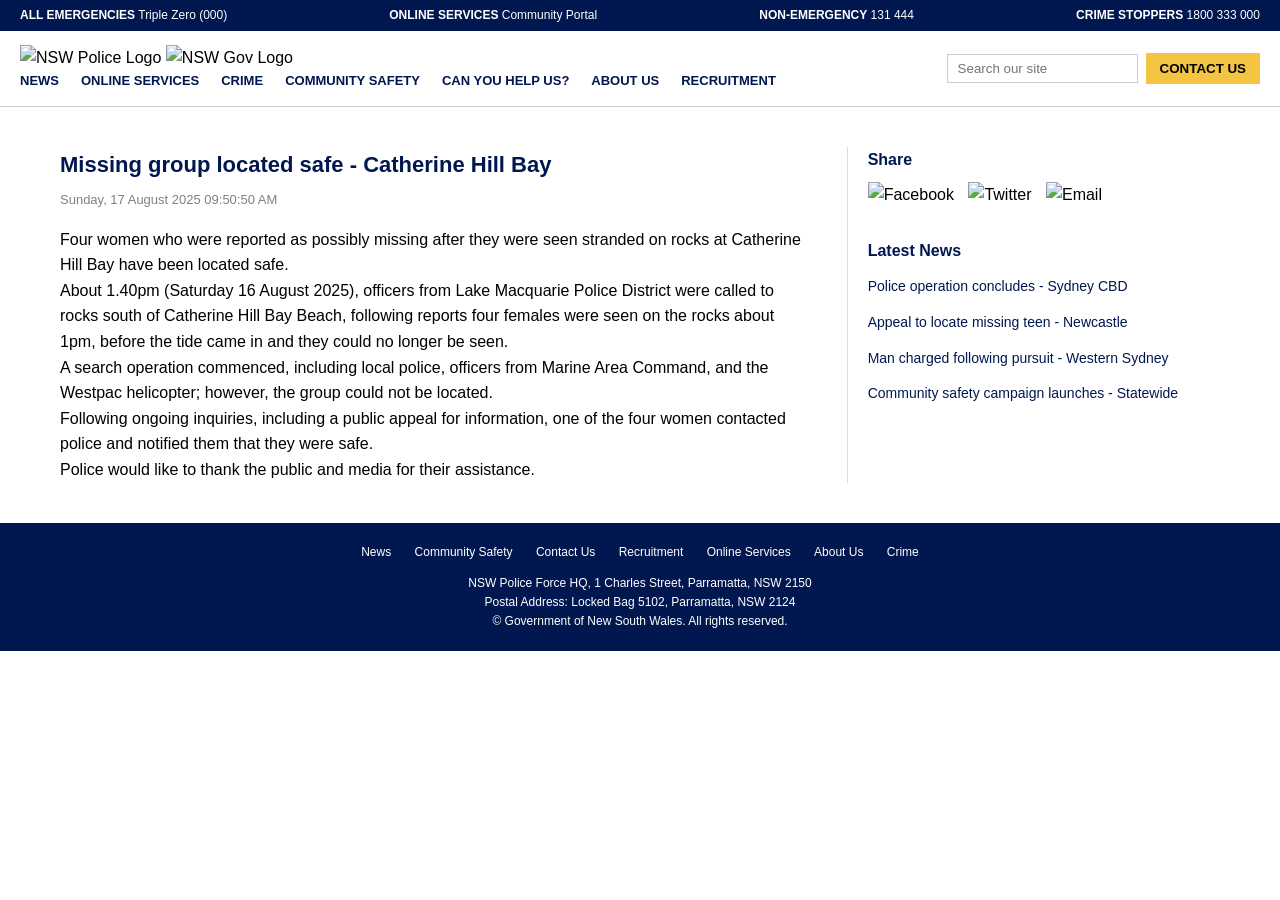
==== commit 7d147926: "Update index.html" ====
--- a/index.html
+++ b/index.html
@@ -3,7 +3,7 @@
 <head>
   <meta charset="UTF-8">
   <meta name="viewport" content="width=device-width, initial-scale=1.0">
-  <title>NSW Police Website Replica</title>
+  <title>NSW Police Replica</title>
   <link rel="stylesheet" href="styles.css">
 </head>
 <body>
@@ -17,11 +17,11 @@
 
   <!-- Header -->
   <header class="header-row">
-    <div class="left-header">
-      <div class="logos">
-        <img src="nswpolice-logo.png" alt="NSW Police Logo">
-        <img src="nswgov-logo.png" alt="NSW Gov Logo">
-      </div>
+    <!-- Left: Logos + Nav all in one row -->
+    <div class="logos-nav">
+      <img src="nswpolice-logo.png" alt="NSW Police Logo" class="logo">
+      <img src="nswgov-logo.png" alt="NSW Gov Logo" class="logo">
+
       <nav>
         <a href="#">News</a>
         <a href="#">Online Services</a>
@@ -33,6 +33,7 @@
       </nav>
     </div>
 
+    <!-- Right: Search + Contact -->
     <div class="search-contact">
       <input type="text" placeholder="Search our site">
       <button>CONTACT US</button>
@@ -41,7 +42,6 @@
 
   <!-- Main Layout -->
   <main class="main-layout">
-    <!-- Article -->
     <article class="content">
       <h2>Missing group located safe - Catherine Hill Bay</h2>
       <p class="date">Sunday, 17 August 2025 09:50:50 AM</p>
@@ -65,7 +65,6 @@
       <p>Police would like to thank the public and media for their assistance.</p>
     </article>
 
-    <!-- Sidebar -->
     <aside class="sidebar">
       <div class="share-box">
         <h3>Share</h3>
--- a/styles.css
+++ b/styles.css
@@ -0,0 +1,171 @@
+/* Reset */
+* {
+  margin: 0;
+  padding: 0;
+  box-sizing: border-box;
+}
+
+body {
+  font-family: Arial, sans-serif;
+  line-height: 1.6;
+  background: #fff;
+  color: #000;
+}
+
+/* Top Bar */
+.top-bar {
+  background: #00174F;
+  color: white;
+  display: flex;
+  justify-content: space-between;
+  padding: 6px 20px;
+  font-size: 12px;
+}
+
+/* Header */
+.header-row {
+  display: flex;
+  justify-content: space-between;
+  align-items: center;
+  padding: 14px 20px;
+  border-bottom: 1px solid #ccc;
+}
+
+.left-header {
+  display: flex;
+  align-items: center;
+}
+
+.logos {
+  display: flex;
+  align-items: center;
+  margin-right: 24px;
+}
+
+.logos img {
+  height: 48px;
+  margin-right: 12px;
+}
+
+nav {
+  display: flex;
+  align-items: center;
+}
+
+nav a {
+  color: #00174F;
+  margin-right: 22px;
+  text-decoration: none;
+  font-size: 13px;
+  font-weight: 600;
+  text-transform: uppercase;
+}
+
+nav a:hover {
+  text-decoration: underline;
+}
+
+.search-contact {
+  display: flex;
+  align-items: center;
+}
+
+.search-contact input {
+  padding: 6px 10px;
+  border: 1px solid #ccc;
+  margin-right: 8px;
+}
+
+.search-contact button {
+  background: #f4c542;
+  border: none;
+  padding: 8px 14px;
+  font-weight: bold;
+  cursor: pointer;
+}
+
+/* Main Layout */
+.main-layout {
+  display: grid;
+  grid-template-columns: 2fr 1fr;
+  gap: 40px;
+  max-width: 1200px;
+  margin: 40px auto;
+  padding: 0 20px;
+}
+
+.content h2 {
+  color: #00174F;
+  font-size: 22px;
+  margin-bottom: 8px;
+}
+
+.content .date {
+  font-size: 13px;
+  color: gray;
+  margin-bottom: 16px;
+}
+
+/* Sidebar */
+.sidebar {
+  border-left: 1px solid #ddd;
+  padding-left: 20px;
+}
+
+.share-box, .latest-news {
+  margin-bottom: 30px;
+}
+
+.share-box h3,
+.latest-news h3 {
+  color: #00174F;
+  font-size: 16px;
+  margin-bottom: 10px;
+}
+
+.icons img {
+  height: 24px;
+  margin-right: 10px;
+  cursor: pointer;
+}
+
+.latest-news ul {
+  list-style: none;
+}
+
+.latest-news li {
+  margin-bottom: 10px;
+}
+
+.latest-news a {
+  color: #00174F;
+  text-decoration: none;
+  font-size: 14px;
+}
+
+.latest-news a:hover {
+  text-decoration: underline;
+}
+
+/* Footer */
+footer {
+  background: #00174F;
+  color: white;
+  text-align: center;
+  padding: 20px;
+  font-size: 12px;
+}
+
+.footer-links {
+  margin-bottom: 12px;
+}
+
+.footer-links a {
+  color: white;
+  margin: 0 10px;
+  text-decoration: none;
+  font-size: 12px;
+}
+.footer-links a:hover {
+  text-decoration: underline;
+}
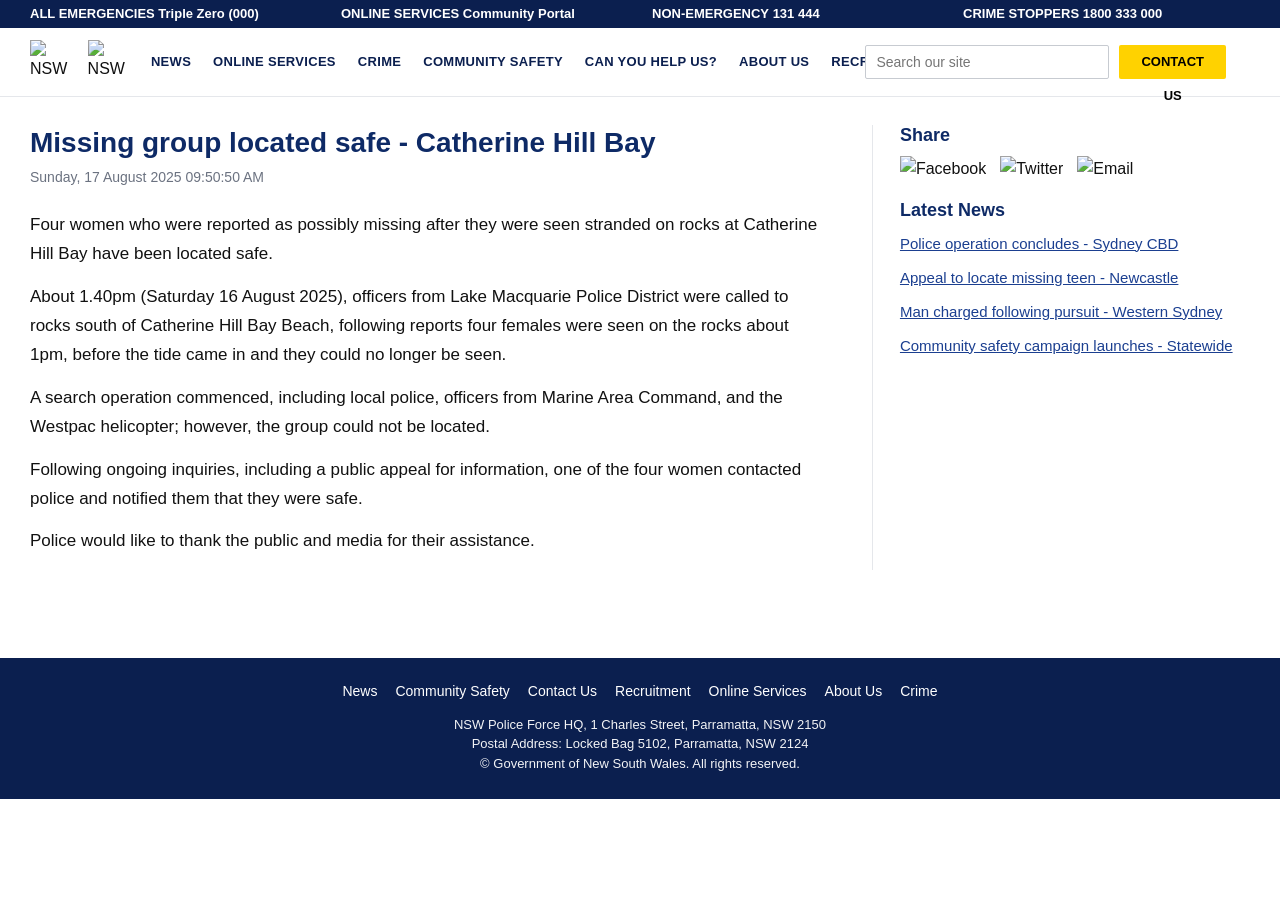
==== commit f89f4c2a: "Update index.html" ====
--- a/index.html
+++ b/index.html
@@ -1,108 +1,313 @@
 <!DOCTYPE html>
 <html lang="en">
 <head>
-  <meta charset="UTF-8">
-  <meta name="viewport" content="width=device-width, initial-scale=1.0">
-  <title>NSW Police Replica</title>
-  <link rel="stylesheet" href="styles.css">
+<meta charset="utf-8" />
+<meta name="viewport" content="width=device-width, initial-scale=1" />
+<title>NSW Police – News Article (Replica)</title>
+<style>
+  :root{
+    --navy:#0b1f4f;           /* header/footer dark blue */
+    --navy-ink:#0e2a66;       /* headline / link blue */
+    --gold:#ffd200;           /* CONTACT US button */
+    --ink:#111;               /* body text */
+    --muted:#6b7280;          /* date grey */
+    --rule:#e5e7eb;           /* light divider */
+    --link:#1b3f90;           /* sidebar links */
+    --container:1260px;
+  }
+
+  /* reset */
+  *,*::before,*::after{box-sizing:border-box}
+  html,body{margin:0}
+  body{
+    font:16px/1.6 -apple-system,BlinkMacSystemFont,"Helvetica Neue",Arial,system-ui,sans-serif;
+    color:var(--ink);
+    background:#fff;
+  }
+  a{color:inherit;text-decoration:none}
+  img{display:inline-block;vertical-align:middle}
+
+  /* utility top strip */
+  .topbar{
+    background:var(--navy);
+    color:#fff;
+    font:600 13px/1.2 -apple-system,BlinkMacSystemFont,"Helvetica Neue",Arial,sans-serif;
+  }
+  .topbar .inner{
+    max-width:var(--container);
+    margin:0 auto;
+    padding:6px 20px;
+    display:grid;
+    grid-template-columns:repeat(4,1fr);
+    gap:24px;
+  }
+  .topbar span{white-space:nowrap}
+
+  /* header: logos + nav + search all aligned in one row */
+  header{
+    border-bottom:1px solid var(--rule);
+    background:#fff;
+  }
+  .header-inner{
+    max-width:var(--container);
+    margin:0 auto;
+    padding:12px 20px;
+    display:grid;
+    grid-template-columns:auto 1fr auto;
+    align-items:center;
+    column-gap:24px;
+  }
+
+  .brand{
+    display:flex;
+    align-items:center;
+    gap:16px;
+    min-width:320px;
+  }
+  .brand .logos{
+    display:flex;
+    align-items:center;
+    gap:14px;
+  }
+  .brand .logos img{
+    height:44px;
+  }
+
+  nav.main{
+    display:flex;
+    align-items:center;
+    flex-wrap:nowrap;
+    gap:22px;
+    padding-left:10px; /* small air between logos and menu */
+  }
+  nav.main a{
+    color:var(--navy);
+    font:700 13px/1 "Helvetica Neue",Arial,sans-serif;
+    text-transform:uppercase;
+    letter-spacing:.3px;
+    white-space:nowrap;
+  }
+  nav.main a:hover{text-decoration:underline}
+
+  .actions{
+    display:flex;
+    align-items:center;
+    gap:10px;
+    flex-shrink:0;
+  }
+  .actions input{
+    width:260px;
+    height:34px;
+    border:1px solid #c7cbd1;
+    border-radius:2px;
+    padding:0 10px;
+    font-size:14px;
+  }
+  .actions .cta{
+    height:34px;
+    border:0;
+    border-radius:2px;
+    background:var(--gold);
+    font:700 13px/34px Arial,sans-serif;
+    padding:0 14px;
+    cursor:pointer;
+  }
+
+  /* page container + two-column layout */
+  .page{
+    max-width:var(--container);
+    margin:28px auto 0;
+    padding:0 20px 40px;
+    display:grid;
+    grid-template-columns: minmax(0,2.1fr) minmax(0,1fr);
+    gap:48px;
+  }
+
+  /* article */
+  .article h1{
+    color:var(--navy-ink);
+    font-weight:800;
+    font-size:28px;
+    line-height:1.25;
+    margin:0 0 6px;
+  }
+  .article .date{
+    color:var(--muted);
+    font-size:14px;
+    margin:0 0 22px;
+  }
+  .article p{
+    margin:0 0 14px;
+    font-size:17px;
+    line-height:1.7;
+  }
+
+  /* sidebar with vertical rule */
+  .sidebar{
+    position:relative;
+    padding-left:28px;
+  }
+  .sidebar::before{
+    content:"";
+    position:absolute;
+    left:0; top:0; bottom:0;
+    width:1px;
+    background:var(--rule);
+  }
+  .sidebar h3{
+    color:var(--navy-ink);
+    font:800 18px/1.2 Arial,sans-serif;
+    margin:0 0 10px;
+  }
+  .share-icons{
+    display:flex; gap:14px; align-items:center;
+    margin:6px 0 22px;
+  }
+  .share-icons img{height:22px}
+
+  .latest a{
+    display:block;
+    color:var(--link);
+    margin:10px 0;
+    font-size:15px;
+    text-decoration:underline;
+  }
+
+  /* footer */
+  footer{
+    background:var(--navy);
+    color:#fff;
+    margin-top:48px;
+  }
+  .foot-inner{
+    max-width:var(--container);
+    margin:0 auto;
+    padding:22px 20px 26px;
+    text-align:center;
+  }
+  .foot-links{
+    display:flex;
+    flex-wrap:wrap;
+    gap:18px;
+    justify-content:center;
+    margin-bottom:12px;
+  }
+  .foot-links a{
+    color:#fff; font-size:14px;
+  }
+  .foot-meta{
+    font-size:13px; line-height:1.5; opacity:.95;
+  }
+
+  /* basic responsiveness */
+  @media (max-width:1100px){
+    nav.main{gap:16px}
+    .actions input{width:200px}
+  }
+  @media (max-width:900px){
+    .header-inner{
+      grid-template-columns:1fr;
+      row-gap:10px;
+    }
+    .brand{flex-wrap:wrap}
+    .actions{justify-content:flex-start}
+    .page{grid-template-columns:1fr}
+    .sidebar{padding-left:0}
+    .sidebar::before{display:none}
+  }
+</style>
 </head>
 <body>
-  <!-- Top Bar -->
-  <div class="top-bar">
-    <span><strong>ALL EMERGENCIES</strong> Triple Zero (000)</span>
-    <span><strong>ONLINE SERVICES</strong> Community Portal</span>
-    <span><strong>NON-EMERGENCY</strong> 131 444</span>
-    <span><strong>CRIME STOPPERS</strong> 1800 333 000</span>
+
+  <!-- Utility strip -->
+  <div class="topbar">
+    <div class="inner">
+      <span><b>ALL EMERGENCIES</b> Triple Zero (000)</span>
+      <span><b>ONLINE SERVICES</b> Community Portal</span>
+      <span><b>NON-EMERGENCY</b> 131 444</span>
+      <span><b>CRIME STOPPERS</b> 1800 333 000</span>
+    </div>
   </div>
 
-  <!-- Header -->
-  <header class="header-row">
-    <!-- Left: Logos + Nav all in one row -->
-    <div class="logos-nav">
-      <img src="nswpolice-logo.png" alt="NSW Police Logo" class="logo">
-      <img src="nswgov-logo.png" alt="NSW Gov Logo" class="logo">
-
-      <nav>
-        <a href="#">News</a>
-        <a href="#">Online Services</a>
-        <a href="#">Crime</a>
-        <a href="#">Community Safety</a>
-        <a href="#">Can You Help Us?</a>
-        <a href="#">About Us</a>
-        <a href="#">Recruitment</a>
-      </nav>
-    </div>
-
-    <!-- Right: Search + Contact -->
-    <div class="search-contact">
-      <input type="text" placeholder="Search our site">
-      <button>CONTACT US</button>
+  <!-- Header: logos + nav + search/contact IN ONE ROW -->
+  <header>
+    <div class="header-inner">
+      <div class="brand">
+        <div class="logos">
+          <!-- swap these with your files if needed -->
+          <img src="https://upload.wikimedia.org/wikipedia/commons/0/02/NSW_Police_Force_badge.png" alt="NSW Police">
+          <img src="https://upload.wikimedia.org/wikipedia/commons/4/4d/NSW_Government_Waratah_Logo.svg" alt="NSW Gov">
+        </div>
+
+        <nav class="main" aria-label="Primary">
+          <a href="#">News</a>
+          <a href="#">Online Services</a>
+          <a href="#">Crime</a>
+          <a href="#">Community Safety</a>
+          <a href="#">Can You Help Us?</a>
+          <a href="#">About Us</a>
+          <a href="#">Recruitment</a>
+        </nav>
+      </div>
+
+      <div class="actions">
+        <input type="search" placeholder="Search our site" aria-label="Search" />
+        <button class="cta">CONTACT US</button>
+      </div>
     </div>
   </header>
 
-  <!-- Main Layout -->
-  <main class="main-layout">
-    <article class="content">
-      <h2>Missing group located safe - Catherine Hill Bay</h2>
+  <!-- Main content -->
+  <main class="page">
+    <article class="article">
+      <h1>Missing group located safe - Catherine Hill Bay</h1>
       <p class="date">Sunday, 17 August 2025 09:50:50 AM</p>
-      <p>
-        Four women who were reported as possibly missing after they were seen stranded on rocks at
-        Catherine Hill Bay have been located safe.
-      </p>
-      <p>
-        About 1.40pm (Saturday 16 August 2025), officers from Lake Macquarie Police District were called
-        to rocks south of Catherine Hill Bay Beach, following reports four females were seen on the
-        rocks about 1pm, before the tide came in and they could no longer be seen.
-      </p>
-      <p>
-        A search operation commenced, including local police, officers from Marine Area Command, and
-        the Westpac helicopter; however, the group could not be located.
-      </p>
-      <p>
-        Following ongoing inquiries, including a public appeal for information, one of the four women
-        contacted police and notified them that they were safe.
-      </p>
+
+      <p>Four women who were reported as possibly missing after they were seen stranded on rocks at Catherine Hill Bay have been located safe.</p>
+      <p>About 1.40pm (Saturday 16 August 2025), officers from Lake Macquarie Police District were called to rocks south of Catherine Hill Bay Beach, following reports four females were seen on the rocks about 1pm, before the tide came in and they could no longer be seen.</p>
+      <p>A search operation commenced, including local police, officers from Marine Area Command, and the Westpac helicopter; however, the group could not be located.</p>
+      <p>Following ongoing inquiries, including a public appeal for information, one of the four women contacted police and notified them that they were safe.</p>
       <p>Police would like to thank the public and media for their assistance.</p>
     </article>
 
-    <aside class="sidebar">
-      <div class="share-box">
-        <h3>Share</h3>
-        <div class="icons">
-          <img src="icon-facebook.png" alt="Facebook">
-          <img src="icon-twitter.png" alt="Twitter">
-          <img src="icon-email.png" alt="Email">
-        </div>
-      </div>
-
-      <div class="latest-news">
+    <aside class="sidebar" aria-label="Sidebar">
+      <h3>Share</h3>
+      <div class="share-icons">
+        <!-- simple placeholder icons; replace with your SVGs if you like -->
+        <img src="https://img.icons8.com/ios-filled/50/000000/facebook--v1.png" alt="Facebook">
+        <img src="https://img.icons8.com/ios-filled/50/000000/twitter.png" alt="Twitter">
+        <img src="https://img.icons8.com/ios-filled/50/000000/filled-message.png" alt="Email">
+      </div>
+
+      <div class="latest">
         <h3>Latest News</h3>
-        <ul>
-          <li><a href="#">Police operation concludes - Sydney CBD</a></li>
-          <li><a href="#">Appeal to locate missing teen - Newcastle</a></li>
-          <li><a href="#">Man charged following pursuit - Western Sydney</a></li>
-          <li><a href="#">Community safety campaign launches - Statewide</a></li>
-        </ul>
+        <a href="#">Police operation concludes - Sydney CBD</a>
+        <a href="#">Appeal to locate missing teen - Newcastle</a>
+        <a href="#">Man charged following pursuit - Western Sydney</a>
+        <a href="#">Community safety campaign launches - Statewide</a>
       </div>
     </aside>
   </main>
 
   <!-- Footer -->
   <footer>
-    <div class="footer-links">
-      <a href="#">News</a>
-      <a href="#">Community Safety</a>
-      <a href="#">Contact Us</a>
-      <a href="#">Recruitment</a>
-      <a href="#">Online Services</a>
-      <a href="#">About Us</a>
-      <a href="#">Crime</a>
+    <div class="foot-inner">
+      <div class="foot-links">
+        <a href="#">News</a>
+        <a href="#">Community Safety</a>
+        <a href="#">Contact Us</a>
+        <a href="#">Recruitment</a>
+        <a href="#">Online Services</a>
+        <a href="#">About Us</a>
+        <a href="#">Crime</a>
+      </div>
+      <div class="foot-meta">
+        NSW Police Force HQ, 1 Charles Street, Parramatta, NSW 2150<br>
+        Postal Address: Locked Bag 5102, Parramatta, NSW 2124<br>
+        © Government of New South Wales. All rights reserved.
+      </div>
     </div>
-    <p>
-      NSW Police Force HQ, 1 Charles Street, Parramatta, NSW 2150 <br>
-      Postal Address: Locked Bag 5102, Parramatta, NSW 2124 <br>
-      © Government of New South Wales. All rights reserved.
-    </p>
   </footer>
+
 </body>
 </html>
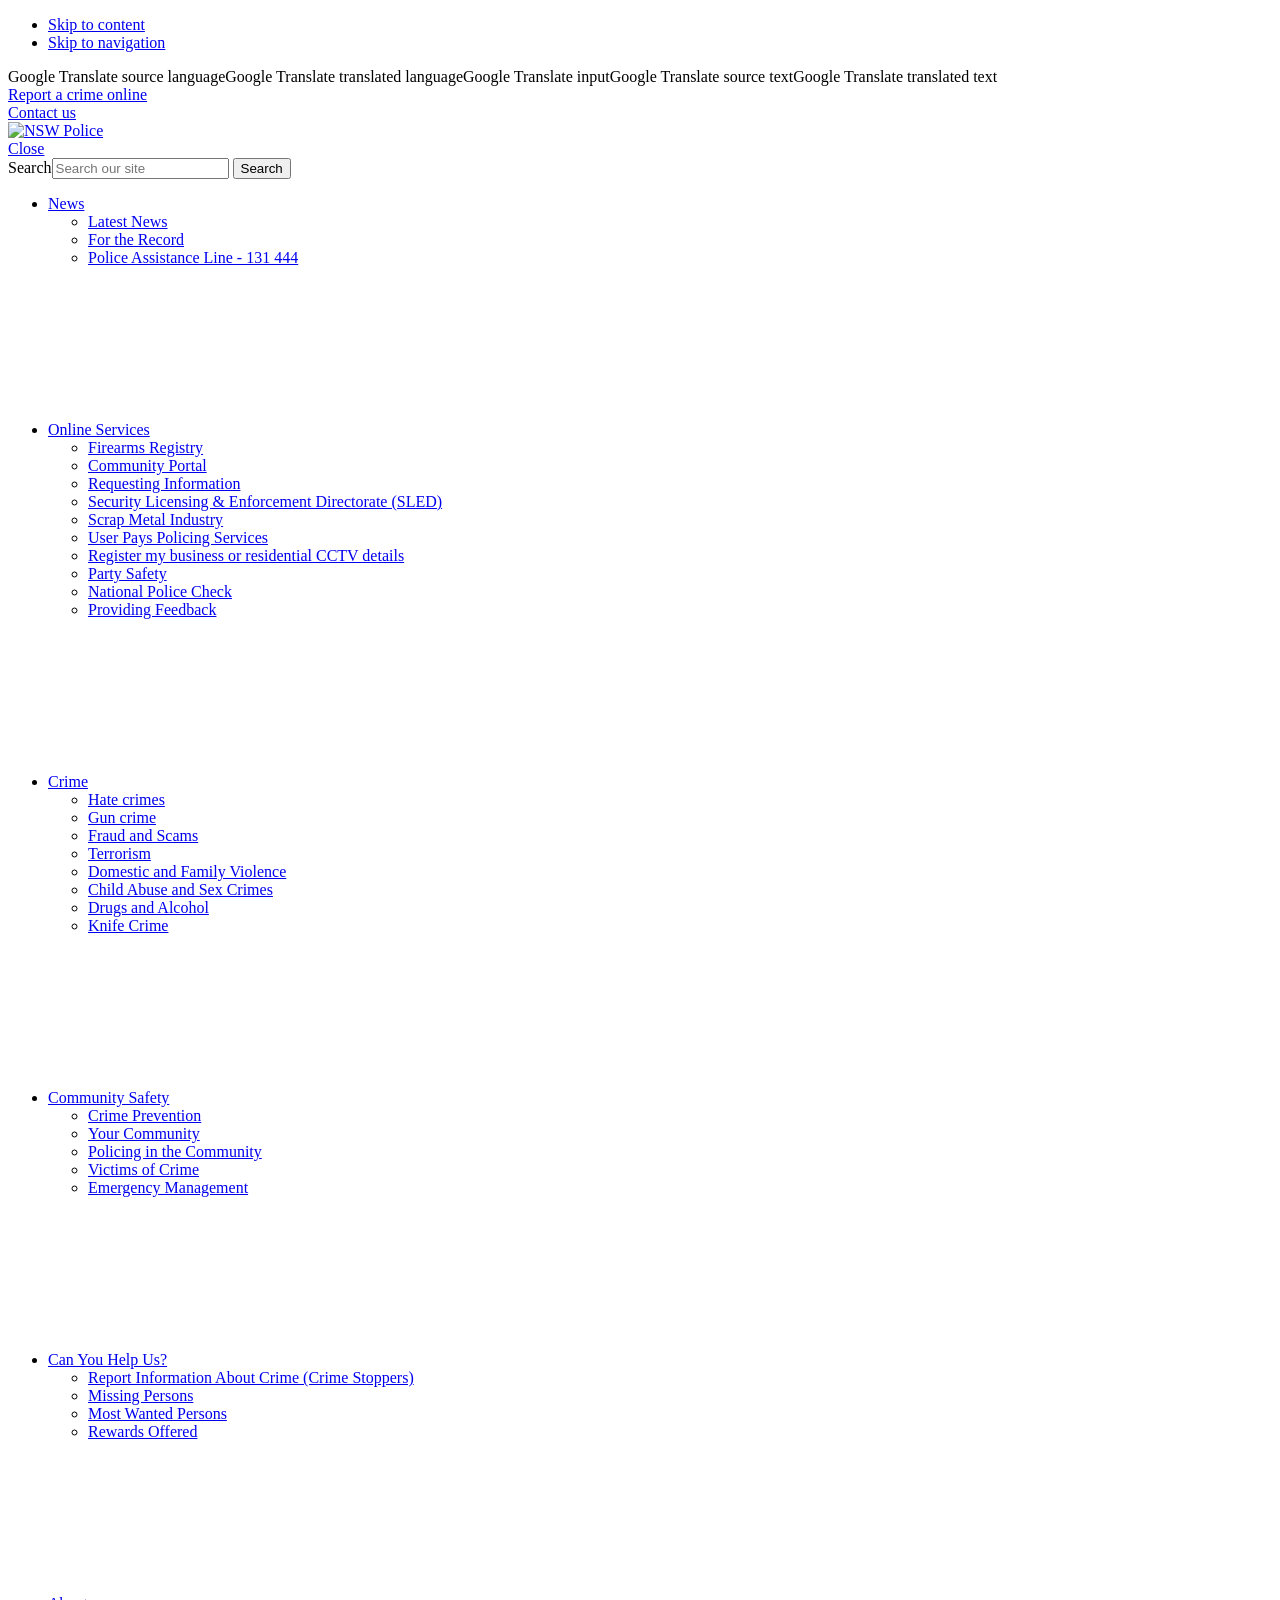
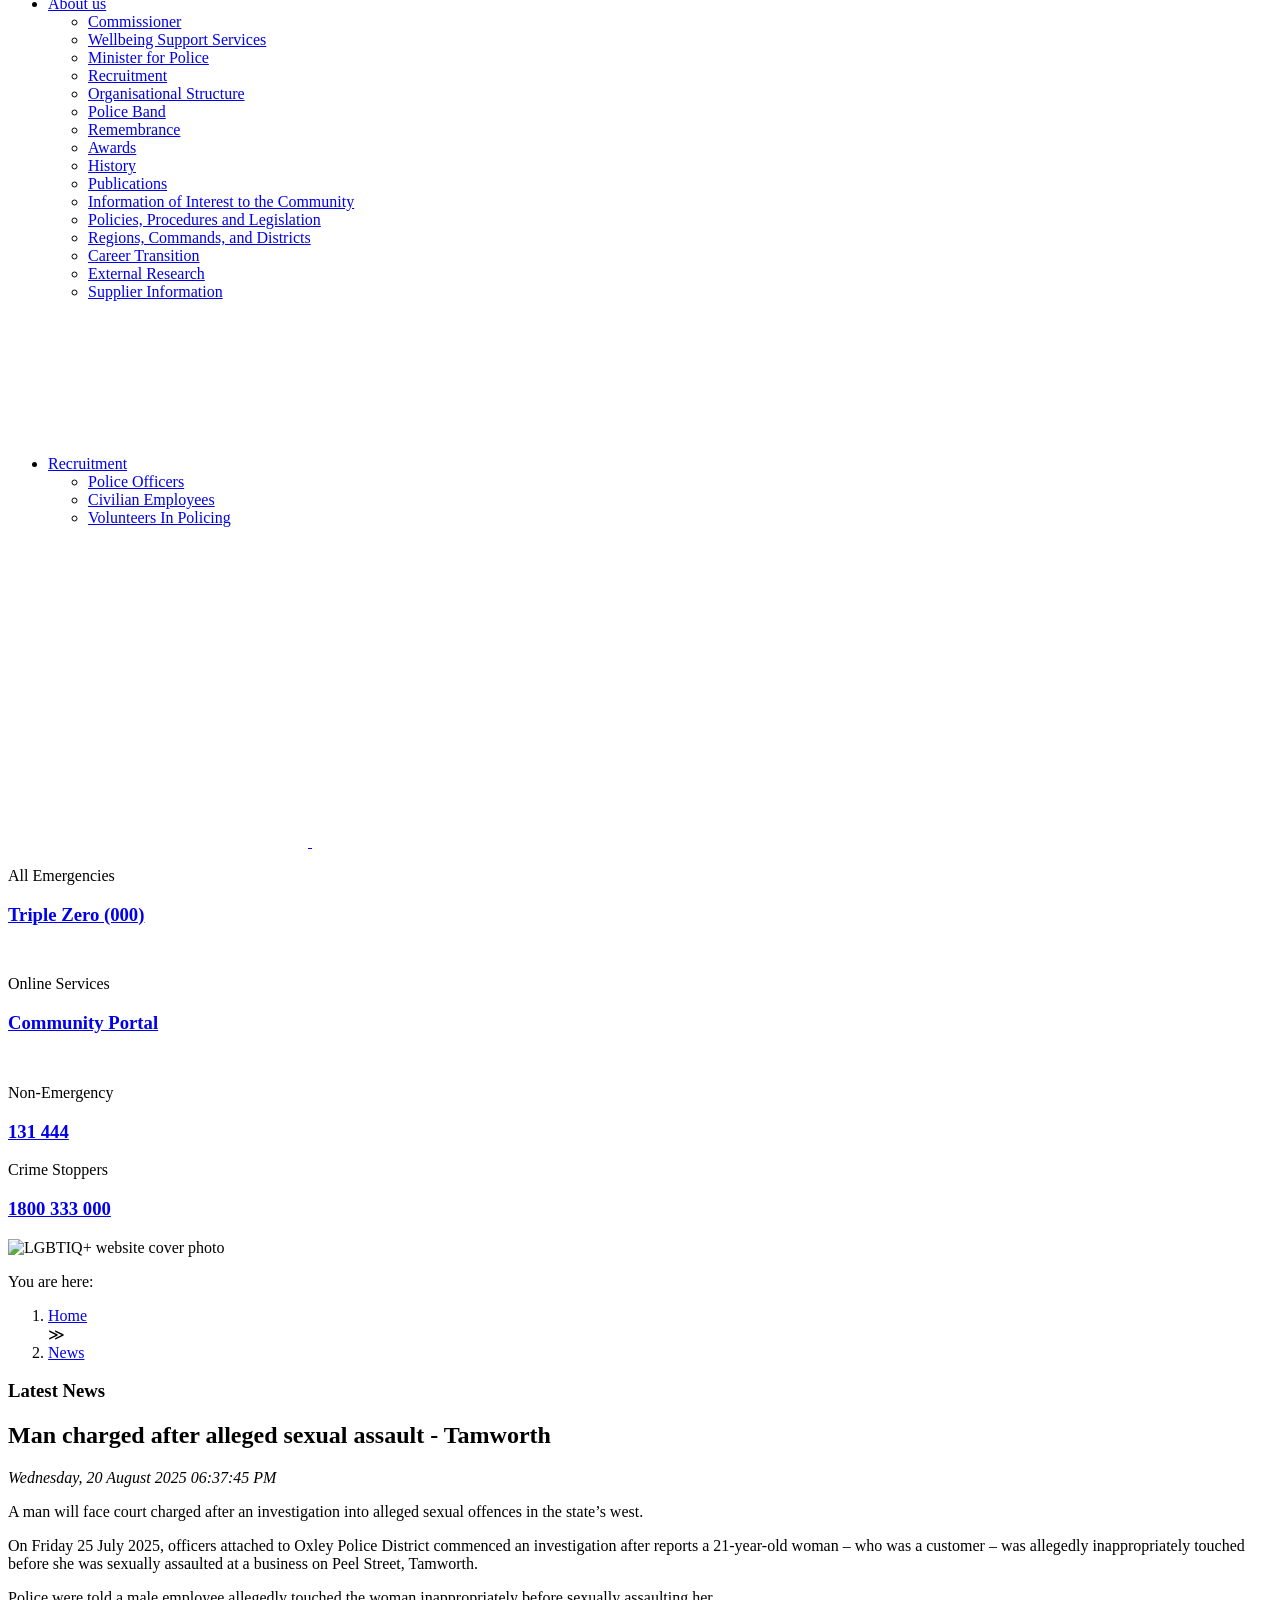
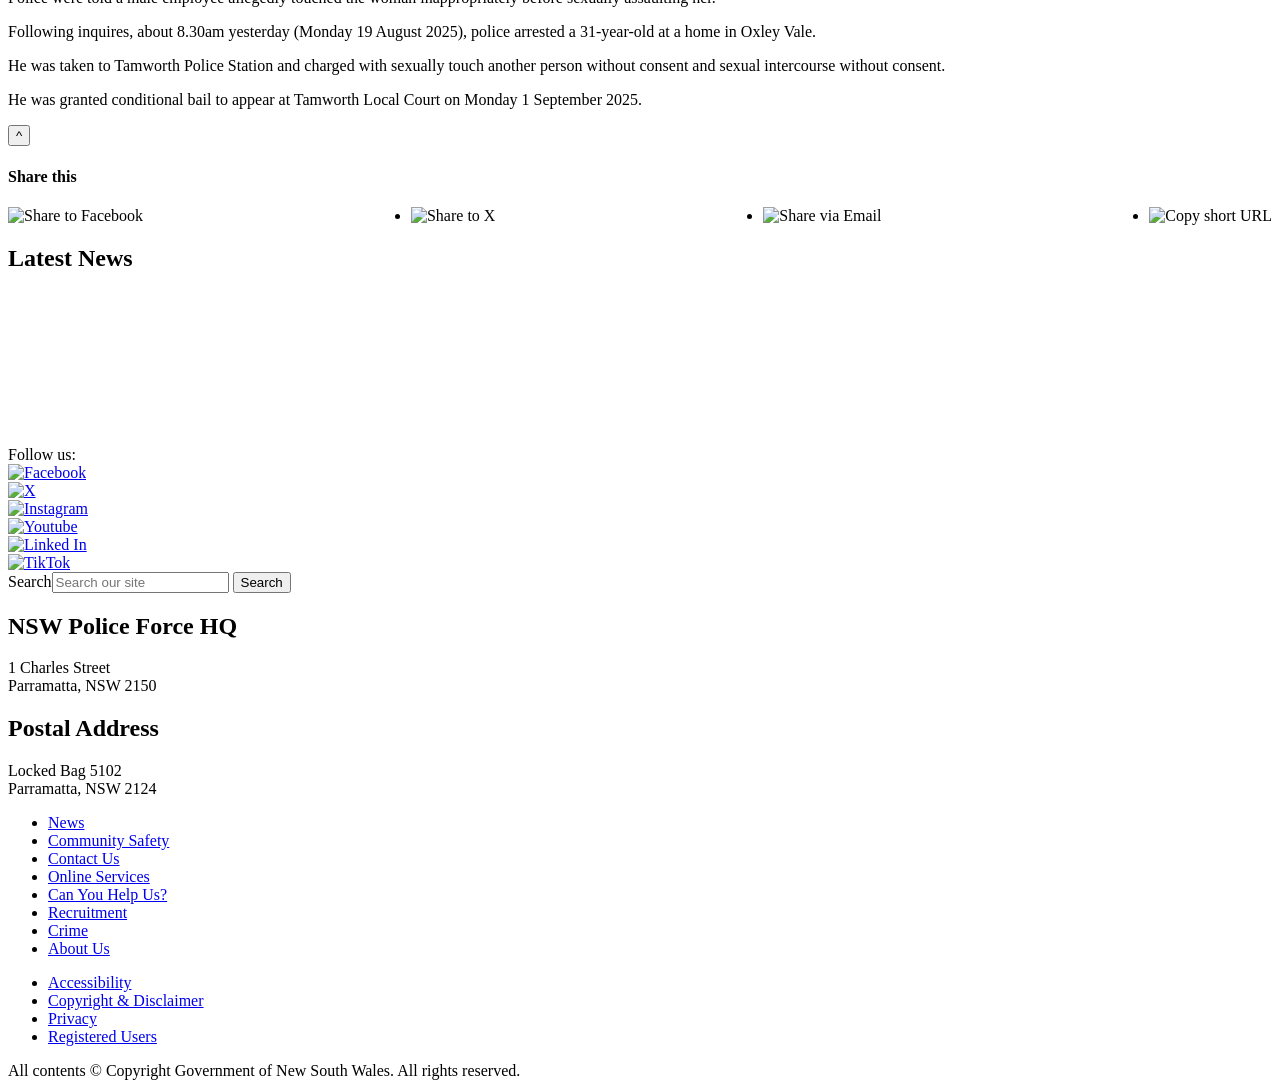
==== commit be41909c: "Update index.html" ====
--- a/index.html
+++ b/index.html
@@ -1,313 +1,846 @@
 <!DOCTYPE html>
 <html lang="en">
 <head>
-<meta charset="utf-8" />
-<meta name="viewport" content="width=device-width, initial-scale=1" />
-<title>NSW Police – News Article (Replica)</title>
-<style>
-  :root{
-    --navy:#0b1f4f;           /* header/footer dark blue */
-    --navy-ink:#0e2a66;       /* headline / link blue */
-    --gold:#ffd200;           /* CONTACT US button */
-    --ink:#111;               /* body text */
-    --muted:#6b7280;          /* date grey */
-    --rule:#e5e7eb;           /* light divider */
-    --link:#1b3f90;           /* sidebar links */
-    --container:1260px;
-  }
-
-  /* reset */
-  *,*::before,*::after{box-sizing:border-box}
-  html,body{margin:0}
-  body{
-    font:16px/1.6 -apple-system,BlinkMacSystemFont,"Helvetica Neue",Arial,system-ui,sans-serif;
-    color:var(--ink);
-    background:#fff;
-  }
-  a{color:inherit;text-decoration:none}
-  img{display:inline-block;vertical-align:middle}
-
-  /* utility top strip */
-  .topbar{
-    background:var(--navy);
-    color:#fff;
-    font:600 13px/1.2 -apple-system,BlinkMacSystemFont,"Helvetica Neue",Arial,sans-serif;
-  }
-  .topbar .inner{
-    max-width:var(--container);
-    margin:0 auto;
-    padding:6px 20px;
-    display:grid;
-    grid-template-columns:repeat(4,1fr);
-    gap:24px;
-  }
-  .topbar span{white-space:nowrap}
-
-  /* header: logos + nav + search all aligned in one row */
-  header{
-    border-bottom:1px solid var(--rule);
-    background:#fff;
-  }
-  .header-inner{
-    max-width:var(--container);
-    margin:0 auto;
-    padding:12px 20px;
-    display:grid;
-    grid-template-columns:auto 1fr auto;
-    align-items:center;
-    column-gap:24px;
-  }
-
-  .brand{
-    display:flex;
-    align-items:center;
-    gap:16px;
-    min-width:320px;
-  }
-  .brand .logos{
-    display:flex;
-    align-items:center;
-    gap:14px;
-  }
-  .brand .logos img{
-    height:44px;
-  }
-
-  nav.main{
-    display:flex;
-    align-items:center;
-    flex-wrap:nowrap;
-    gap:22px;
-    padding-left:10px; /* small air between logos and menu */
-  }
-  nav.main a{
-    color:var(--navy);
-    font:700 13px/1 "Helvetica Neue",Arial,sans-serif;
-    text-transform:uppercase;
-    letter-spacing:.3px;
-    white-space:nowrap;
-  }
-  nav.main a:hover{text-decoration:underline}
-
-  .actions{
-    display:flex;
-    align-items:center;
-    gap:10px;
-    flex-shrink:0;
-  }
-  .actions input{
-    width:260px;
-    height:34px;
-    border:1px solid #c7cbd1;
-    border-radius:2px;
-    padding:0 10px;
-    font-size:14px;
-  }
-  .actions .cta{
-    height:34px;
-    border:0;
-    border-radius:2px;
-    background:var(--gold);
-    font:700 13px/34px Arial,sans-serif;
-    padding:0 14px;
-    cursor:pointer;
-  }
-
-  /* page container + two-column layout */
-  .page{
-    max-width:var(--container);
-    margin:28px auto 0;
-    padding:0 20px 40px;
-    display:grid;
-    grid-template-columns: minmax(0,2.1fr) minmax(0,1fr);
-    gap:48px;
-  }
-
-  /* article */
-  .article h1{
-    color:var(--navy-ink);
-    font-weight:800;
-    font-size:28px;
-    line-height:1.25;
-    margin:0 0 6px;
-  }
-  .article .date{
-    color:var(--muted);
-    font-size:14px;
-    margin:0 0 22px;
-  }
-  .article p{
-    margin:0 0 14px;
-    font-size:17px;
-    line-height:1.7;
-  }
-
-  /* sidebar with vertical rule */
-  .sidebar{
-    position:relative;
-    padding-left:28px;
-  }
-  .sidebar::before{
-    content:"";
-    position:absolute;
-    left:0; top:0; bottom:0;
-    width:1px;
-    background:var(--rule);
-  }
-  .sidebar h3{
-    color:var(--navy-ink);
-    font:800 18px/1.2 Arial,sans-serif;
-    margin:0 0 10px;
-  }
-  .share-icons{
-    display:flex; gap:14px; align-items:center;
-    margin:6px 0 22px;
-  }
-  .share-icons img{height:22px}
-
-  .latest a{
-    display:block;
-    color:var(--link);
-    margin:10px 0;
-    font-size:15px;
-    text-decoration:underline;
-  }
-
-  /* footer */
-  footer{
-    background:var(--navy);
-    color:#fff;
-    margin-top:48px;
-  }
-  .foot-inner{
-    max-width:var(--container);
-    margin:0 auto;
-    padding:22px 20px 26px;
-    text-align:center;
-  }
-  .foot-links{
-    display:flex;
-    flex-wrap:wrap;
-    gap:18px;
-    justify-content:center;
-    margin-bottom:12px;
-  }
-  .foot-links a{
-    color:#fff; font-size:14px;
-  }
-  .foot-meta{
-    font-size:13px; line-height:1.5; opacity:.95;
-  }
-
-  /* basic responsiveness */
-  @media (max-width:1100px){
-    nav.main{gap:16px}
-    .actions input{width:200px}
-  }
-  @media (max-width:900px){
-    .header-inner{
-      grid-template-columns:1fr;
-      row-gap:10px;
+<meta http-equiv="X-UA-Compatible" content="IE=Edge" />   
+
+    <!--Google Tag Manager-->
+    <!-- Google tag (gtag.js) -->
+<script async src="https://www.googletagmanager.com/gtag/js?id=G-RTSH70Q1PP"></script>
+<script>
+  window.dataLayer = window.dataLayer || [];
+  function gtag(){dataLayer.push(arguments);}
+  gtag('js', new Date());
+
+  gtag('config', 'G-RTSH70Q1PP');
+</script>
+    <meta charset="utf-8" />
+    <title>Latest News - NSW Police Public Site</title>
+    <meta name="viewport" content="width=device-width, initial-scale=1.0">
+    <link rel="shortcut icon" href="https://www.police.nsw.gov.au/__data/assets/file/0011/469703/favicon_1.ico" type="image/x-icon" />
+    <!-- JS -->
+    
+<script src="https://www.police.nsw.gov.au/__data/assets/git_bridge/0011/469334/matrix-files/js/vendor/modernizr.min.js"></script> 
+
+
+<script src="https://cdnjs.cloudflare.com/ajax/libs/es6-shim/0.35.3/es6-shim.min.js"></script>
+<script src="https://cdnjs.cloudflare.com/ajax/libs/es6-shim/0.35.3/es6-sham.min.js"></script>
+<script src="https://unpkg.com/axios/dist/axios.min.js"></script>
+<script src="https://cdnjs.cloudflare.com/ajax/libs/gsap/1.19.0/TweenMax.min.js"></script>
+<script src="https://ajax.googleapis.com/ajax/libs/webfont/1.6.26/webfont.js"></script>
+
+<script>
+  WebFont.load({
+    custom: {
+      families: ['Helvetica Neue', 'Helvetica Neue Bold', 'Helvetica Neue Light', 'Helvetica Neue Medium']
     }
-    .brand{flex-wrap:wrap}
-    .actions{justify-content:flex-start}
-    .page{grid-template-columns:1fr}
-    .sidebar{padding-left:0}
-    .sidebar::before{display:none}
-  }
-</style>
+  });
+
+  WebFontConfig = {
+      typekit: { id: 'wez0pvo' }
+   };
+
+   (function(d) {
+      var wf = d.createElement('script'), s = d.scripts[0];
+      wf.src = 'https://ajax.googleapis.com/ajax/libs/webfont/1.6.26/webfont.js';
+      wf.async = true;
+      s.parentNode.insertBefore(wf, s);
+   })(document);
+</script>
+<script src="https://www.google.com/recaptcha/api.js"></script>    <!-- // JS -->
+    <!-- CSS -->
+    
+<link href="https://www.police.nsw.gov.au/__data/assets/git_bridge/0011/469334/matrix-files/styles/main.css" rel="stylesheet"/>
+
+
+<link href="https://www.police.nsw.gov.au/_design/css/client_overrides.css" rel="stylesheet"/> <!-- client -->        <!-- // CSS -->
+        
+  
+<!--
+  Running Squiz Matrix
+  Developed by Squiz - http://www.squiz.net
+  Squiz, Squiz Matrix, MySource, MySource Matrix and Squiz.net are registered Trademarks of Squiz Pty Ltd
+  Page generated: 20 August 2025 19:01:07
+-->
+
+
+</head>
+  <!--[if lt IE 7]><body class="no-js lt-ie9 lt-ie8 lt-ie7"><![endif]-->
+  <!--[if IE 7]><body class="no-js lt-ie9 lt-ie8"><![endif]-->
+  <!--[if IE 8]><body class="no-js lt-ie9"><![endif]-->
+  <!--[if gt IE 8]><!-->
+  <body itemscope itemtype="http://schema.org/WebPage" class="s-news-details" >
+  <!--<![endif]-->
+
+    <!--Google Tag Manager (noscript)-->
+    
+    <div id="page-wrapper" class="o-page-wrapper">
+      <!-- Skip links -->
+      <div id="top" class="skip-links" aria-hidden="true">
+        <ul class="skip-links__list">
+            <li class="skip-links__item"><a class="skip-links__link" href="#main" accesskey="k">Skip to content</a></li>
+            <li class="skip-links__item"><a class="skip-links__link" href="#main-navigation" accesskey="n">Skip to navigation</a></li>
+        </ul>
+      </div>
+      <!-- // Skip links -->
+
+      <div class="o-page-container">
+        <header class="p-header" role="banner">
+          <!-- Contact-panel -->
+          <div id="contact-panel" class="p-contact" style="display: none;">
+    <div class="p-contact__cloase-wrapper o-container">
+        <a href="#contact-panel" class="p-contact__close js-contact-close" role="button"><span class="visuallyhidden">Close</span></a>
+    </div>
+    <div class="o-container">
+        <section class="p-contact__section">
+            <h1 class="e-h3 p-contact__heading">What's the nature of your enquiry?</h1>
+            <div class="p-contact__container">
+                <!-- Start Decision Tree -->
+                <div class="p-contact__item">
+                
+                    <div class="p-decision-tree">
+                        <p>Error: no decision tree source folder detected</p>
+                    </div>
+                
+                </div>
+                <!--// Decision Tree -->
+                <!-- Start Contact Quick Links -->
+                <div class="p-contact__item">
+                    <h2 class="e-h4 p-contact__subheading">Contact quick links</h2><!--Contact Quick Links #468814-->
+<ul class="p-contact__list">
+    <li class="p-contact__list-item">
+    <a class="p-contact__list-link" href="https://www.police.nsw.gov.au/online_services/providing_feedback/feedback_compliments_complaints_and_suggestions/feedback/compliment_a_police_officer">Compliment a Police Officer</a>
+</li><li class="p-contact__list-item">
+    <a class="p-contact__list-link" href="https://www.facebook.com/nswpoliceforce">Social Media </a>
+</li><li class="p-contact__list-item">
+    <a class="p-contact__list-link" href="https://www.police.nsw.gov.au/online_services/providing_feedback/feedback_compliments_complaints_and_suggestions/feedback/how_to_lodge_a_complaint">Complain about a Police Officer</a>
+</li><li class="p-contact__list-item">
+    <a class="p-contact__list-link" href="https://www.police.nsw.gov.au/safety_and_prevention/policing_in_the_community/eyewatch">Eyewatch</a>
+</li><li class="p-contact__list-item">
+    <a class="p-contact__list-link" href="https://portal.police.nsw.gov.au/">Make a Police Report</a>
+</li>
+</ul>
+<!--// Contact Quick Links -->                <!-- // Contact Quick Links -->
+                <!-- Start Contact Phone Numbers -->
+                    <div class="p-contact__panel o-col o-col--3">
+                        <div class="p-contact__panel-item o-col__item">
+                          <div class="p-info-panel">
+                            <div class="p-info-panel__content">
+                              <p class="p-info-panel__subheading">All Emergencies</p>
+                              <h3 class="p-info-panel__heading">
+                                <a href="tel:000">Triple Zero (000)</a>
+                              </h3>
+                              <p class="p-info-panel__info">Police, Fire, Ambulance in an emergency.</p>
+                            </div>
+                          </div>
+                        </div>
+                        <div class="p-contact__panel-item o-col__item">
+                          <div class="p-info-panel">
+                            <div class="p-info-panel__content">
+                              <p class="p-info-panel__subheading">Non-Emergencies</p>
+                              <h3 class="p-info-panel__heading">
+                                <a href="tel:131444">131 444</a>
+                              </h3>
+                              <p class="p-info-panel__info">For non-urgent police assistance.</p>
+                            </div>
+                          </div>
+                        </div>
+                        <div class="p-contact__panel-item o-col__item">
+                          <div class="p-info-panel">
+                            <div class="p-info-panel__content">
+                              <p class="p-info-panel__subheading">Crime Stoppers</p>
+                              <h3 class="p-info-panel__heading">
+                                <a href="tel:1800333000">1800 333 000</a>
+                              </h3>
+                              <p class="p-info-panel__info">Report criminal information.</p>
+                            </div>
+                          </div>
+                        </div>
+                        <div class="p-contact__panel-item o-col__item">
+                          <div class="p-info-panel">
+                            <div class="p-info-panel__content">
+                              <p class="p-info-panel__subheading">Geo Targeting SMS</p>
+                              <h3 class="p-info-panel__heading">
+                                <a href="tel:+61444444444">+61 444 444 444</a>
+                              </h3>
+                              <p class="p-info-panel__info">Details about a high-risk missing person.</p>
+                            </div>
+                          </div>
+                        </div>
+                    </div>
+                <!-- // Contact Phone Numbers -->
+                </div>
+            </div>
+        </section>
+    </div>
+</div>           <!-- Nest Global Header #463129 -->
+          <!-- start Nested Header #463129 -->
+<div class="p-topnav">
+  <div class="o-container">
+    <div class="p-topnav__container">
+      <div class="p-topnav__lang p-topnav__item">
+          <div id="google_translate_element"><label for="goog-gt-votingInputSrcLang" class="visuallyhidden">Google Translate source language</label><label for="goog-gt-votingInputTrgLang" class="visuallyhidden">Google Translate translated language</label><label for="goog-gt-votingInputVote" class="visuallyhidden">Google Translate input</label><label for="goog-gt-votingInputSrcText" class="visuallyhidden">Google Translate source text</label><label for="goog-gt-votingInputTrgText" class="visuallyhidden">Google Translate translated text</label></div>
+          <script type="text/javascript">
+            function googleTranslateElementInit() {new google.translate.TranslateElement({pageLanguage: 'en', layout: google.translate.TranslateElement.InlineLayout.VERTICAL}, 'google_translate_element');}
+          </script>
+          <script type="text/javascript" src="//translate.google.com/translate_a/element.js?cb=googleTranslateElementInit"></script>
+      </div>
+      <div class="p-topnav__report p-topnav__item">
+        <a class="p-topnav__link" href="https://portal.police.nsw.gov.au/" target="_blank" accesskey="r">Report a crime online</a>
+      </div>
+      <div class="p-topnav__contact p-topnav__item">
+        <a class="p-topnav__link" href="https://www.police.nsw.gov.au/contact_us" accesskey="c">Contact us</a>
+      </div>
+    </div>
+  </div>
+</div>
+<!-- // Nested Header -->
+
+<!-- // Adding title to iframe for WCAG error -->
+<script>
+  window.addEventListener('load', function () {
+    const iframes = document.querySelectorAll('iframe');
+    iframes.forEach((iframe) => {
+      if (!iframe.title) {
+        iframe.title = "Google Translate interface";
+      }
+    });
+  });
+</script>
+<!-- // Adding title -->
+          <!-- // Nest Global Header -->
+
+          <div class="o-container">
+            <div class="p-nav">
+              <!-- Site logo -->
+              <div class="p-logo">
+             <!--<a href="https://www.police.nsw.gov.au/home"><img class="p-logo__img" src="https://www.police.nsw.gov.au/__data/assets/file/0005/533777/nswg-nswpf-logo.svg" alt="NSW Police"></a>-->
+                <a href="https://www.police.nsw.gov.au/home" accesskey="h" tabindex="0"><img class="p-logo__img" src="https://www.police.nsw.gov.au/__data/assets/image/0007/834514/NSWG-NSWPF-COL-RGB.png" alt="NSW Police"></a>
+              </div>
+              <div class="p-nav__section">
+                <a href="#" role="button" class="p-nav__close-btn js-menu-btn"><span class="visuallyhidden">Close</span></a>
+                <!-- Header Search -->
+                <div class="p-nav__search">
+    <form action="https://www.police.nsw.gov.au/search" id="cse-search-box1">
+        <div class="p-footer__search-wrapper">
+            <input type="hidden" name="cx" value="007204248513795735356:bfbkhxvpnh4" />
+            <input type="hidden" name="cof" value="FORID:9" />
+            <input type="hidden" name="ie" value="UTF-8" />
+            <label for="query" class="visuallyhidden">Search</label><input type="search" name="q" id="query" class="p-footer__search-input" name="" placeholder="Search our site">
+            <button class="p-footer__search-btn" accesskey="s"><span class="visuallyhidden">Search</span></button>
+        </div>
+    </form>
+</div>                <!-- //Header Search -->
+
+                <!-- Main navigation -->
+                <div class="p-nav__menu">
+                														                  <nav itemscope="" itemtype="http://schema.org/SiteNavigationElement">
+                    <ul class="p-nav__menu-list">
+                                              <li class="p-nav__menu-item  parent">
+                          <a id="nav460994-link" href="https://www.police.nsw.gov.au/news" class="p-nav__menu-link" link-data="#nav460994">
+                            News                          </a>
+                          <!-- Sub mobile navigation menu -->
+                          <ul id="460994" class="p-nav__submenu--mobile">
+                            														                                <li>
+                                  <a href="https://www.police.nsw.gov.au/news/latest_news">
+                                    Latest News                                  </a>
+                                </li>
+                                                              <li>
+                                  <a href="https://www.police.nsw.gov.au/news/for_the_record">
+                                    For the Record                                  </a>
+                                </li>
+                                                              <li>
+                                  <a href="https://www.police.nsw.gov.au/news/police_assistance_line">
+                                    Police Assistance Line - 131 444                                  </a>
+                                </li>
+                              				                          </ul>
+                          <a href="#460994"  role="button" class="p-nav__menu-arrow js-menu-accordion" aria-label="Toggle menu">
+                            <span>
+                              <svg class="c-icon c-icon--secondary c-icon--12" aria-hidden="true">
+                               <use xlink:href="https://www.police.nsw.gov.au/__data/assets/git_bridge/0011/469334/matrix-files/styles/mysource_files/sprite.svg#arrow-down"></use>
+                              </svg>
+                            </span>
+                          </a>
+                          <!-- // Sub mobile navigation menu -->
+                        </li>
+                                              <li class="p-nav__menu-item ">
+                          <a id="nav460998-link" href="https://www.police.nsw.gov.au/online_services" class="p-nav__menu-link" link-data="#nav460998">
+                            Online Services                          </a>
+                          <!-- Sub mobile navigation menu -->
+                          <ul id="460998" class="p-nav__submenu--mobile">
+                            														                                <li>
+                                  <a href="https://www.police.nsw.gov.au/online_services/firearms">
+                                    Firearms Registry                                  </a>
+                                </li>
+                                                              <li>
+                                  <a href="https://www.police.nsw.gov.au/online_services/community_portal">
+                                    Community Portal                                  </a>
+                                </li>
+                                                              <li>
+                                  <a href="https://www.police.nsw.gov.au/online_services/requesting_information">
+                                    Requesting Information                                  </a>
+                                </li>
+                                                              <li>
+                                  <a href="https://www.police.nsw.gov.au/online_services/sled">
+                                    Security Licensing &amp; Enforcement Directorate (SLED)                                  </a>
+                                </li>
+                                                              <li>
+                                  <a href="https://www.police.nsw.gov.au/online_services/scrap_metal_industry">
+                                    Scrap Metal Industry                                  </a>
+                                </li>
+                                                              <li>
+                                  <a href="https://www.police.nsw.gov.au/online_services/user_charges_user_pays_policing_services">
+                                    User Pays Policing Services                                  </a>
+                                </li>
+                                                              <li>
+                                  <a href="https://www.police.nsw.gov.au/online_services/register_my_business_cctv_details">
+                                    Register my business or residential CCTV details                                  </a>
+                                </li>
+                                                              <li>
+                                  <a href="https://www.police.nsw.gov.au/online_services/party_safety">
+                                    Party Safety                                  </a>
+                                </li>
+                                                              <li>
+                                  <a href="https://www.police.nsw.gov.au/online_services/national_police_check">
+                                    National Police Check                                  </a>
+                                </li>
+                                                              <li>
+                                  <a href="https://www.police.nsw.gov.au/online_services/providing_feedback">
+                                    Providing Feedback                                  </a>
+                                </li>
+                              				                          </ul>
+                          <a href="#460998"  role="button" class="p-nav__menu-arrow js-menu-accordion" aria-label="Toggle menu">
+                            <span>
+                              <svg class="c-icon c-icon--secondary c-icon--12" aria-hidden="true">
+                               <use xlink:href="https://www.police.nsw.gov.au/__data/assets/git_bridge/0011/469334/matrix-files/styles/mysource_files/sprite.svg#arrow-down"></use>
+                              </svg>
+                            </span>
+                          </a>
+                          <!-- // Sub mobile navigation menu -->
+                        </li>
+                                              <li class="p-nav__menu-item ">
+                          <a id="nav461002-link" href="https://www.police.nsw.gov.au/crime" class="p-nav__menu-link" link-data="#nav461002">
+                            Crime                          </a>
+                          <!-- Sub mobile navigation menu -->
+                          <ul id="461002" class="p-nav__submenu--mobile">
+                            														                                <li>
+                                  <a href="https://www.police.nsw.gov.au/crime/hate_crimes">
+                                    Hate crimes                                  </a>
+                                </li>
+                                                              <li>
+                                  <a href="https://www.police.nsw.gov.au/crime/gun_crime">
+                                    Gun crime                                  </a>
+                                </li>
+                                                              <li>
+                                  <a href="https://www.police.nsw.gov.au/crime/frauds_and_scams">
+                                    Fraud and Scams                                  </a>
+                                </li>
+                                                              <li>
+                                  <a href="https://www.police.nsw.gov.au/crime/terrorism">
+                                    Terrorism                                  </a>
+                                </li>
+                                                              <li>
+                                  <a href="https://www.police.nsw.gov.au/crime/domestic_and_family_violence">
+                                    Domestic and Family Violence                                  </a>
+                                </li>
+                                                              <li>
+                                  <a href="https://www.police.nsw.gov.au/crime/child_abuse_and_sex_crimes">
+                                    Child Abuse and Sex Crimes                                  </a>
+                                </li>
+                                                              <li>
+                                  <a href="https://www.police.nsw.gov.au/crime/drugs_and_alcohol">
+                                    Drugs and Alcohol                                  </a>
+                                </li>
+                                                              <li>
+                                  <a href="https://www.police.nsw.gov.au/crime/knife_crime">
+                                    Knife Crime                                  </a>
+                                </li>
+                              				                          </ul>
+                          <a href="#461002"  role="button" class="p-nav__menu-arrow js-menu-accordion" aria-label="Toggle menu">
+                            <span>
+                              <svg class="c-icon c-icon--secondary c-icon--12" aria-hidden="true">
+                               <use xlink:href="https://www.police.nsw.gov.au/__data/assets/git_bridge/0011/469334/matrix-files/styles/mysource_files/sprite.svg#arrow-down"></use>
+                              </svg>
+                            </span>
+                          </a>
+                          <!-- // Sub mobile navigation menu -->
+                        </li>
+                                              <li class="p-nav__menu-item ">
+                          <a id="nav461006-link" href="https://www.police.nsw.gov.au/safety_and_prevention" class="p-nav__menu-link" link-data="#nav461006">
+                            Community Safety                          </a>
+                          <!-- Sub mobile navigation menu -->
+                          <ul id="461006" class="p-nav__submenu--mobile">
+                            														                                <li>
+                                  <a href="https://www.police.nsw.gov.au/safety_and_prevention/crime_prevention">
+                                    Crime Prevention                                  </a>
+                                </li>
+                                                              <li>
+                                  <a href="https://www.police.nsw.gov.au/safety_and_prevention/your_community">
+                                    Your Community                                  </a>
+                                </li>
+                                                              <li>
+                                  <a href="https://www.police.nsw.gov.au/safety_and_prevention/policing_in_the_community">
+                                    Policing in the Community                                  </a>
+                                </li>
+                                                              <li>
+                                  <a href="https://www.police.nsw.gov.au/safety_and_prevention/victims_of_crime">
+                                    Victims of Crime                                  </a>
+                                </li>
+                                                              <li>
+                                  <a href="https://www.police.nsw.gov.au/safety_and_prevention/emergency_management">
+                                    Emergency Management                                  </a>
+                                </li>
+                              				                          </ul>
+                          <a href="#461006"  role="button" class="p-nav__menu-arrow js-menu-accordion" aria-label="Toggle menu">
+                            <span>
+                              <svg class="c-icon c-icon--secondary c-icon--12" aria-hidden="true">
+                               <use xlink:href="https://www.police.nsw.gov.au/__data/assets/git_bridge/0011/469334/matrix-files/styles/mysource_files/sprite.svg#arrow-down"></use>
+                              </svg>
+                            </span>
+                          </a>
+                          <!-- // Sub mobile navigation menu -->
+                        </li>
+                                              <li class="p-nav__menu-item ">
+                          <a id="nav461010-link" href="https://www.police.nsw.gov.au/can_you_help_us" class="p-nav__menu-link" link-data="#nav461010">
+                            Can You Help Us?                          </a>
+                          <!-- Sub mobile navigation menu -->
+                          <ul id="461010" class="p-nav__submenu--mobile">
+                            														                                <li>
+                                  <a href="https://www.police.nsw.gov.au/can_you_help_us/report_information_about_crime_crimestoppers">
+                                    Report Information About Crime (Crime Stoppers)                                  </a>
+                                </li>
+                                                              <li>
+                                  <a href="https://www.police.nsw.gov.au/can_you_help_us/missing_persons">
+                                    Missing Persons                                  </a>
+                                </li>
+                                                              <li>
+                                  <a href="https://www.police.nsw.gov.au/can_you_help_us/wanted">
+                                    Most Wanted Persons                                  </a>
+                                </li>
+                                                              <li>
+                                  <a href="https://www.police.nsw.gov.au/can_you_help_us/rewards">
+                                    Rewards Offered                                  </a>
+                                </li>
+                              				                          </ul>
+                          <a href="#461010"  role="button" class="p-nav__menu-arrow js-menu-accordion" aria-label="Toggle menu">
+                            <span>
+                              <svg class="c-icon c-icon--secondary c-icon--12" aria-hidden="true">
+                               <use xlink:href="https://www.police.nsw.gov.au/__data/assets/git_bridge/0011/469334/matrix-files/styles/mysource_files/sprite.svg#arrow-down"></use>
+                              </svg>
+                            </span>
+                          </a>
+                          <!-- // Sub mobile navigation menu -->
+                        </li>
+                                              <li class="p-nav__menu-item ">
+                          <a id="nav461014-link" href="https://www.police.nsw.gov.au/about_us" class="p-nav__menu-link" link-data="#nav461014">
+                            About us                          </a>
+                          <!-- Sub mobile navigation menu -->
+                          <ul id="461014" class="p-nav__submenu--mobile">
+                            														                                <li>
+                                  <a href="https://www.police.nsw.gov.au/about_us/commissioner">
+                                    Commissioner                                  </a>
+                                </li>
+                                                              <li>
+                                  <a href="https://www.police.nsw.gov.au/about_us/wellbeing_support_services">
+                                    Wellbeing Support Services                                  </a>
+                                </li>
+                                                              <li>
+                                  <a href="https://www.police.nsw.gov.au/about_us/minister_for_police2">
+                                    Minister for Police                                  </a>
+                                </li>
+                                                              <li>
+                                  <a href="https://www.police.nsw.gov.au/about_us/recruitment">
+                                    Recruitment                                  </a>
+                                </li>
+                                                              <li>
+                                  <a href="https://www.police.nsw.gov.au/about_us/organisational_structure">
+                                    Organisational Structure                                  </a>
+                                </li>
+                                                              <li>
+                                  <a href="https://www.police.nsw.gov.au/about_us/police_band">
+                                    Police Band                                  </a>
+                                </li>
+                                                              <li>
+                                  <a href="https://www.police.nsw.gov.au/about_us/remembrance_for_fallen_police_officers">
+                                    Remembrance                                   </a>
+                                </li>
+                                                              <li>
+                                  <a href="https://www.police.nsw.gov.au/about_us/awards">
+                                    Awards                                  </a>
+                                </li>
+                                                              <li>
+                                  <a href="https://www.police.nsw.gov.au/about_us/history">
+                                    History                                  </a>
+                                </li>
+                                                              <li>
+                                  <a href="https://www.police.nsw.gov.au/about_us/publications">
+                                    Publications                                  </a>
+                                </li>
+                                                              <li>
+                                  <a href="https://www.police.nsw.gov.au/about_us/information_of_interest_to_the_community">
+                                    Information of Interest to the Community                                  </a>
+                                </li>
+                                                              <li>
+                                  <a href="https://www.police.nsw.gov.au/about_us/policies_procedures_and_legislation">
+                                    Policies, Procedures and Legislation                                  </a>
+                                </li>
+                                                              <li>
+                                  <a href="https://www.police.nsw.gov.au/about_us/regions_commands_districts">
+                                    Regions, Commands, and Districts                                  </a>
+                                </li>
+                                                              <li>
+                                  <a href="https://www.police.nsw.gov.au/about_us/career_transition">
+                                    Career Transition                                  </a>
+                                </li>
+                                                              <li>
+                                  <a href="https://www.police.nsw.gov.au/about_us/research_with_nsw_police_force">
+                                    External Research                                   </a>
+                                </li>
+                                                              <li>
+                                  <a href="https://www.police.nsw.gov.au/about_us/supplier_information">
+                                    Supplier Information                                  </a>
+                                </li>
+                              				                          </ul>
+                          <a href="#461014"  role="button" class="p-nav__menu-arrow js-menu-accordion" aria-label="Toggle menu">
+                            <span>
+                              <svg class="c-icon c-icon--secondary c-icon--12" aria-hidden="true">
+                               <use xlink:href="https://www.police.nsw.gov.au/__data/assets/git_bridge/0011/469334/matrix-files/styles/mysource_files/sprite.svg#arrow-down"></use>
+                              </svg>
+                            </span>
+                          </a>
+                          <!-- // Sub mobile navigation menu -->
+                        </li>
+                                              <li class="p-nav__menu-item ">
+                          <a id="nav461019-link" href="https://www.police.nsw.gov.au/recruitment_links" class="p-nav__menu-link" link-data="#nav461019">
+                            Recruitment                          </a>
+                          <!-- Sub mobile navigation menu -->
+                          <ul id="461019" class="p-nav__submenu--mobile">
+                            														                                <li>
+                                  <a href="https://www.police.nsw.gov.au/recruitment_links/police_officers">
+                                    Police Officers                                  </a>
+                                </li>
+                                                              <li>
+                                  <a href="https://www.police.nsw.gov.au/recruitment_links/civilian_employees">
+                                    Civilian Employees                                  </a>
+                                </li>
+                                                              <li>
+                                  <a href="https://www.police.nsw.gov.au/recruitment_links/volunteer_in_policing">
+                                    Volunteers In Policing                                  </a>
+                                </li>
+                              				                          </ul>
+                          <a href="#461019"  role="button" class="p-nav__menu-arrow js-menu-accordion" aria-label="Toggle menu">
+                            <span>
+                              <svg class="c-icon c-icon--secondary c-icon--12" aria-hidden="true">
+                               <use xlink:href="https://www.police.nsw.gov.au/__data/assets/git_bridge/0011/469334/matrix-files/styles/mysource_files/sprite.svg#arrow-down"></use>
+                              </svg>
+                            </span>
+                          </a>
+                          <!-- // Sub mobile navigation menu -->
+                        </li>
+                                          </ul>
+                  </nav>
+                				                <!-- Desktop mega menu -->
+                <div class="submenu-container">
+                    <!-- Nests Global: Mega Menu - Wrapper (Id: #468271) via ajax -->
+                </div>
+                <!-- // Desktop mega menu -->
+              </div>
+              <!-- // Main navigation -->
+            </div>
+            <!-- Mobile header menu controls -->
+            <div class="p-nav__mobile">
+              <div class="p-nav__mobile-container">
+                <a href="#" role="button" class="p-nav__search-btn js-menu-btn" aria-label="Search">
+                  <span>
+                    <svg class="c-icon c-icon--primary c-icon--22" aria-hidden="true">
+                      <use xmlns:xlink="http://www.w3.org/1999/xlink" xlink:href="https://www.police.nsw.gov.au/__data/assets/git_bridge/0011/469334/matrix-files/styles/mysource_files/sprite.svg#search"></use>
+                    </svg>
+                  </span>
+                </a>
+                <a href="#" role="button" class="p-nav__nav-btn js-menu-btn" aria-label="Menu">
+                  <span>
+                    <svg class="c-icon c-icon--primary c-icon--28" aria-hidden="true">
+                      <use xmlns:xlink="http://www.w3.org/1999/xlink" xlink:href="https://www.police.nsw.gov.au/__data/assets/git_bridge/0011/469334/matrix-files/styles/mysource_files/sprite.svg#menu"></use>
+                    </svg>
+                  </span>
+                </a>
+              </div>
+            </div>
+            <!-- // Mobile header menu controls -->
+          </div>
+        </div>
+
+        <!--Home / Default Banner Section diplay by if condition-->
+
+        <!--predefine global contact number-->
+                        <!--Breadcrumb-->
+        
+        <!--Show banner section by condition-->
+                       <div class="p-hero p-hero--small p-hero p-hero--animation">
+                 <div class="p-hero__container">
+                  <div class="o-container">
+                       <!--global nested contact number #468401-->
+                     <div class="p-hero__content-bottom">
+        <div class="p-info-panel__wrapper o-col o-col--4 no-gutters">
+          <div class="o-col__item">
+            <div class="p-info-panel p-info-panel--dark">
+              <div class="p-info-panel__content">
+                <p class="p-info-panel__subheading">All Emergencies</p>
+                <h3 class="p-info-panel__heading">
+                  <a href="tel:000">Triple Zero (000)</a>
+                </h3>
+              </div>
+            </div>
+          </div>
+          <div class="o-col__item">
+            <div class="p-info-panel p-info-panel--dark" style="padding:15px 0 15px;">
+              <div class="p-info-panel__content">
+                <p class="p-info-panel__subheading">Online Services</p>
+                <h3 class="p-info-panel__heading">
+                  <a href="https://www.police.nsw.gov.au/community_portal/log_in">Community Portal</a>
+                </h3>
+              </div>
+            </div>
+          </div>
+          <div class="o-col__item">
+            <div class="p-info-panel p-info-panel--dark">
+              <div class="p-info-panel__content">
+                <p class="p-info-panel__subheading">Non-Emergency</p>
+                <h3 class="p-info-panel__heading">
+                  <a href="tel:131444">131 444</a>
+                </h3>
+              </div>
+            </div>
+          </div>
+          <div class="o-col__item">
+            <div class="p-info-panel p-info-panel--dark">
+              <div class="p-info-panel__content">
+                <p class="p-info-panel__subheading">Crime Stoppers</p>
+                <h3 class="p-info-panel__heading">
+                  <a href="tel:1800333000">1800 333 000</a>
+                </h3>
+              </div>
+            </div>
+          </div>
+        </div>
+      </div>                  </div>
+                 </div>
+                 <div class="p-hero__inner">
+                    <div class="p-hero__img-wrapper c-cssfilter c-cssfilter--dark">
+                        <div class="c-cssfilter__overlay"></div>
+                        <!-- start Global Page Banner #464331 -->
+
+  <img class="p-hero__img c-objectfit c-cssfilter__img" src="https://www.police.nsw.gov.au/__data/assets/image/0004/884506/lgbtiq-plus-website-cover-photo.jpg" alt="LGBTIQ+ website cover photo" />
+
+<!-- // Global Page Banner -->                    </div>
+                    <div class="o-container">
+                      <div class="p-hero__content">
+                        <div class="p-hero__intro">
+                          <!--breadcrumbs-->
+                                    <nav class="breadcrumbs">
+            <p id="breadcrumb__label" class="visuallyhidden">You are here:</p>
+            <ol class="breadcrumbs__list" aria-labelledby="breadcrumb__label" itemscope itemtype="http://schema.org/BreadcrumbList">
+              <li class="breadcrumbs__item" itemprop="itemListElement" itemscope itemtype="http://schema.org/ListItem">
+                <a href="https://www.police.nsw.gov.au/home" class="breadcrumbs__link" itemprop="item">
+                  <span itemprop="name">Home</span>
+                </a>
+              </li>
+                              <span class="breadcrumbs__divider" aria-hidden="true">&Gt;</span>
+                <li class="breadcrumbs__item" itemprop="itemListElement" itemscope itemtype="http://schema.org/ListItem">
+                  <a href="https://www.police.nsw.gov.au/news" class="breadcrumbs__link" itemprop="item">
+                    <span itemprop="name">News</span>
+                  </a>
+                </li>
+                          </ol>
+          </nav>
+                                </div>
+                        <h3 class="p-hero__heading">Latest News</h3>
+                      </div>
+                    </div>
+                 </div>
+               </div>
+                  </header>
+
+      <main class="o-main" role="main" id="main" itemscope="" itemprop="mainContentOfPage" itemtype="http://schema.org/Blog">
+        <article role="article" itemscope="" itemprop="blogPost" itemtype="http://schema.org/BlogPosting">
+          <div class="o-container"> <!-- Depending on the page, no class may be needed set up by metadata-->
+            <div class="o-layout o-layout--2col-right">
+              <div class="o-content" itemprop="articleBody">
+                <!-- Hidden light box content - start -->
+                <!-- <div class="feedback_survey" data-survey-url="?SQ_DESIGN_NAME=blank&SQ_PAINT_LAYOUT_NAME=blank" data-survey-delay=""></div>
+<a class="popup-with-form" href="#lightbox-feedback-survey" id="feedback-survey-trigger"></a>
+<div id="lightbox-feedback-survey" class="white-popup-block mfp-hide">
+   <div class="lightbox__content">
+   </div>
+</div> -->                <!-- Hidden light box content - end -->
+                <!-- Print body -->
+                <!DOCTYPE html PUBLIC "-//W3C//DTD XHTML 1.0 Strict//EN" "http://www.w3.org/TR/xhtml1/DTD/xhtml1-strict.dtd"><html xmlns="http://www.w3.org/1999/xhtml">
+<head>
+<title>Untitled</title>
+<meta http-equiv="Content-Type" content="text/html; charset=ISO-8859-1" />
 </head>
 <body>
-
-  <!-- Utility strip -->
-  <div class="topbar">
-    <div class="inner">
-      <span><b>ALL EMERGENCIES</b> Triple Zero (000)</span>
-      <span><b>ONLINE SERVICES</b> Community Portal</span>
-      <span><b>NON-EMERGENCY</b> 131 444</span>
-      <span><b>CRIME STOPPERS</b> 1800 333 000</span>
+<h1>Man charged after alleged sexual assault - Tamworth</h1><p><em>Wednesday, 20 August 2025 06:37:45 PM</em></p>
+<p><p class="xmsonormal">A man will face court charged after an investigation into alleged sexual offences in the state&rsquo;s west.</p>
+<p class="xmsonormal"> </p>
+<p class="xmsonormal"><span>On Friday 25 July 2025, officers attached to Oxley Police District commenced an investigation after reports a 21-year-old woman &ndash; who was a customer &ndash; was allegedly inappropriately touched before she was sexually assaulted at a business on Peel Street, Tamworth.</span></p>
+<p class="xmsonormal"> </p>
+<p class="xmsonormal"><span>Police were told a male employee allegedly touched the woman inappropriately before sexually assaulting her.</span></p>
+<p class="xmsonormal"> </p>
+<p class="xmsonormal"><span>Following inquires, about 8.30am yesterday (Monday 19 August 2025), police arrested a 31-year-old at a home in Oxley Vale.</span></p>
+<p class="xmsonormal"> </p>
+<p class="xmsonormal"><span>He was taken to Tamworth Police Station and charged with sexually touch another person without consent and sexual intercourse without consent.</span></p>
+<p class="xmsonormal"> </p>
+<p class="xmsonormal"><span>He was granted conditional bail to appear at Tamworth Local Court on Monday 1 September 2025.</span></p></p>
+</body>
+</html>
+                <button href="#" onclick="topFunction()" id="back-to-top" class="go-top" title="Go to top">^</button>
+                <!-- // Print body -->
+              </div>
+              <!-- /.o-cotent-->
+              <!-- RHC Navigation -->
+              <aside class="o-aside " role="complementary">
+
+                <!-- RHC Share Tools default setting no print #462955 -->
+                <style>.share ul{display:flex;flex-direction:row;justify-content:space-between;margin:0;padding:0}.share li::before{display:none!important}.share img{--size:3em;width:var(--size);height:var(--size)}.shorturl{cursor:pointer;--copied-animation:undefined;--copied-z-index:-1}.shorturl.copied{--copied-animation:copied 1.5s ease-out;--copied-z-index:2}.shorturl::before{content:'Copied';position:absolute;transform:translate(-50%,-50%);left:50%;padding:.5em;font-size:.9em;border-radius:10%;z-index:var(--copied-z-index);background:#d3d3d3;opacity:0;animation:var(--copied-animation)}@keyframes copied{from{opacity:0;transform:translate(-50%,-50%)}15%{transform:translate(-50%,-125%)}20%{opacity:100%}80%{opacity:100%}to{opacity:0;transform:translate(-50%,-125%)}}</style><div class="share"><h4>Share this</h4><ul><li><a class="facebook" target="_blank"><img src="https://www.police.nsw.gov.au/__data/assets/file/0015/724200/icon-facebook-32.svg" alt="Share to Facebook"></a></li><li><a class="twitter" target="_blank"><img src="https://www.police.nsw.gov.au/__data/assets/file/0007/858697/icon-x-32.svg" alt="Share to X"></a></li><li><a class="email"><img src="https://www.police.nsw.gov.au/__data/assets/file/0016/724201/icon-email-32.svg" alt="Share via Email"></a></li><li><a class="shorturl"><img src="https://www.police.nsw.gov.au/__data/assets/file/0017/724202/icon-link-32.svg" alt="Copy short URL" title="Copy short URL"></a></li></ul></div><script>(()=>{const e=decodeURIComponent(location.search.replace(/\?sq_content_src=%2B([^&]+)$/, "$1")),t=atob(e).match(/\d{5,6}/g)[0],o=encodeURI(document.querySelector(".o-content > h1").innerText),r=()=>{let e;const t=["editor","note:","hightail","http","pronunciation","pronounced"],o=(e,t)=>new RegExp(t,"gi").test(e);for(i=5;i++&&(!(e=document.querySelector(`.o-content > p:nth-child(${i})`)?.innerText)||t.some(t=>o(e,t)));i<=10);return encodeURI(e)},c=encodeURI([...document.querySelectorAll(".o-content > p")].map(e=>e.innerText).join("\n")),n=new Map;n.set("shorturl",`https://www.police.nsw.gov.au/news/article?id=${t}`),n.set("facebook",`https://facebook.com/sharer/sharer.php?u=${location}`),n.set("twitter",`https://twitter.com/intent/tweet?text=${r()} ${n.get("shorturl")} %23NSWPF`),n.set("email",`mailto:?subject=NSW%20Police%20Force%3A%20${o}&body=${c}%0A%0A${n.get("shorturl")}`),n.forEach((e,t)=>{"shorturl"!==t&&(document.querySelector(`.${t}`).href=e)});const s=document.querySelector(".shorturl");s.addEventListener("click",()=>{navigator.clipboard.writeText(n.get("shorturl")),s.classList.add("copied");const e=setTimeout(()=>{s.classList.remove("copied"),window.clearTimeout(e)},1500)})})();const removeFigCaption=setInterval(()=>{document.querySelector("figcaption")&&(document.querySelector("figcaption").remove(),window.clearTimeout(removeFigCaption))},100);</script>                <!-- // RHC Share Tools -->
+
+                <div class="c-section-nav">
+                  <!-- RHC Navigation Heading -->
+                  <div class="c-section-nav__title" asset-id="464055">
+                    <h2 class="c-section-nav__title" asset-id="464055">Latest News</h2>
+                    <a role="button" href="#" class="js-close-section-nav" aria-label="Close section nav">
+                        <svg class="c-icon c-icon--primary c-icon--18">
+                            <use xmlns:xlink="http://www.w3.org/1999/xlink" xlink:href="https://www.police.nsw.gov.au/__data/assets/git_bridge/0011/469334/matrix-files/styles/mysource_files/sprite.svg#arrow-down"></use>
+                        </svg>
+                    </a>
+                  </div>
+                  <!-- // RHC Navigation Heading -->
+                  <!-- RHC Navigation Items -->
+                  																		                 <!-- // RHC Navigation Items -->
+                </div>
+              </aside>
+              <!-- // RHC Navigation -->
+            </div>
+          </div>
+        </article>
+      </main>
+
+      <!-- Nest Global Footer #463138 -->
+      <!-- start Nested Footer #463138 -->
+<footer class="p-footer" role="contentinfo">
+    <div class="o-container"> 
+        <div class="p-footer__container">
+
+            <!-- start Footer Social Links -->
+            <div class="p-footer__item p-footer__social">
+                <div class="p-footer__social-item">
+                  Follow us:
+                </div>
+                <div class="p-footer__social-item">
+                  <a href="//www.facebook.com/nswpoliceforce/"><img class="p-footer__social-img" src="https://www.police.nsw.gov.au/__data/assets/git_bridge/0011/469334/matrix-files/mysource_files/ico-facebook.svg" alt="Facebook" /></a>
+                </div>
+                <div class="p-footer__social-item">
+                  <a href="//twitter.com/nswpolice"><img class="p-footer__social-img" src="https://www.police.nsw.gov.au/__data/assets/file/0007/858688/ico-x.svg" alt="X" /></a>
+                </div>
+                <div class="p-footer__social-item">
+                  <a href="//www.instagram.com/nswpolice/"><img class="p-footer__social-img" src="https://www.police.nsw.gov.au/__data/assets/git_bridge/0011/469334/matrix-files/mysource_files/ico-insta.svg" alt="Instagram" /></a>
+                </div>
+                <div class="p-footer__social-item">
+                  <a href="//www.youtube.com/user/TheNSWPolice"><img class="p-footer__social-img" src="https://www.police.nsw.gov.au/__data/assets/git_bridge/0011/469334/matrix-files/mysource_files/ico-youtube.svg" alt="Youtube" /></a>
+                </div>
+                <div class="p-footer__social-item">
+                  <a href="//www.linkedin.com/company/nsw-police-force"><img class="p-footer__social-img" src="https://www.police.nsw.gov.au/__data/assets/git_bridge/0011/469334/matrix-files/mysource_files/ico-linkedin.svg" alt="Linked In" /></a>
+                </div>
+                <div class="p-footer__social-item">
+                  <a href="//www.tiktok.com/@nswpolice"><img class="p-footer__social-img" src="https://www.police.nsw.gov.au/__data/assets/file/0003/807321/ico-tiktok.svg" alt="TikTok" /></a>
+                </div>
+            </div>
+            <!-- // Footer Social Links -->
+            
+            <!-- start Footer Search -->
+            <div class="p-footer__item p-footer__search">
+                <form action="https://www.police.nsw.gov.au/search" id="cse-search-box2">
+                  <div class="p-footer__search-wrapper">
+                    <input type="hidden" name="cx" value="007204248513795735356:bfbkhxvpnh4" />
+                    <input type="hidden" name="cof" value="FORID:9" />
+                    <input type="hidden" name="ie" value="UTF-8" />
+                    <label for="query2" class="visuallyhidden">Search</label><input type="search" name="q" id="query2" class="p-footer__search-input" name="" placeholder="Search our site">
+                    <button class="p-footer__search-btn"><span class="visuallyhidden">Search</span></button>
+                  </div>
+                </form>
+            </div>
+            <!-- // Footer Search -->
+            
+            <!-- start Footer Address -->
+            <div class="p-footer__item p-footer__address">
+                <div class="p-footer__address-item">
+                    <h2 class="p-footer__address-heading">NSW Police Force HQ</h2>
+                    <p class="p-footer__address-txt">
+                        1 Charles Street<br />
+                        Parramatta, NSW 2150
+                    </p>
+                </div>
+                <div class="p-footer__address-item">
+                    <h2 class="p-footer__address-heading">Postal Address</h2>
+                    <p class="p-footer__address-txt">
+                        Locked Bag 5102<br />
+                        Parramatta, NSW 2124
+                    </p>
+                </div>
+            </div>
+            <!-- // Footer Address --><div class="p-footer__item p-footer__menu">
+  <ul class="p-footer__menu-list">
+    <li class="p-footer__menu-item">
+    <a class="p-footer__menu-link" href="https://www.police.nsw.gov.au/news">News</a>
+</li><li class="p-footer__menu-item">
+    <a class="p-footer__menu-link" href="https://www.police.nsw.gov.au/safety_and_prevention">Community Safety</a>
+</li><li class="p-footer__menu-item">
+    <a class="p-footer__menu-link" href="https://www.police.nsw.gov.au/contact_us">Contact Us</a>
+</li><li class="p-footer__menu-item">
+    <a class="p-footer__menu-link" href="https://www.police.nsw.gov.au/online_services">Online Services</a>
+</li><li class="p-footer__menu-item">
+    <a class="p-footer__menu-link" href="https://www.police.nsw.gov.au/can_you_help_us">Can You Help Us?</a>
+</li><li class="p-footer__menu-item">
+    <a class="p-footer__menu-link" href="https://www.police.nsw.gov.au/recruitment_links">Recruitment</a>
+</li><li class="p-footer__menu-item">
+    <a class="p-footer__menu-link" href="https://www.police.nsw.gov.au/crime">Crime</a>
+</li><li class="p-footer__menu-item">
+    <a class="p-footer__menu-link" href="https://www.police.nsw.gov.au/about_us">About Us</a>
+</li>
+  </ul>
+</div>
+            <!-- start Utility links -->
+            <div class="p-footer__item p-footer__menu--small">
+                <ul class="p-footer__menu-list">
+                    <li class="p-footer__menu-item"><a class="p-footer__menu-link" href="https://www.police.nsw.gov.au/accessibility">Accessibility</a></li>
+                    <li class="p-footer__menu-item"><a class="p-footer__menu-link" href="https://www.police.nsw.gov.au/copyright_and_disclaimer">Copyright &amp; Disclaimer</a></li>
+                    <li class="p-footer__menu-item"><a class="p-footer__menu-link" href="https://www.police.nsw.gov.au/privacy">Privacy</a></li>
+                    <li class="p-footer__menu-item"><a class="p-footer__menu-link" href="https://www.police.nsw.gov.au/registered_users">Registered Users</a></li>
+                </ul>
+            </div>
+            <!-- // Utility links -->
+
+            <!-- start Copyright -->
+            <div class="p-footer__item p-footer__copyright">
+                All contents &copy; Copyright Government of New South Wales. All rights reserved.
+            </div>
+            <!-- // Copyright -->
+        </div>
+    </div>
+</footer>
+<!-- // Nested Footer -->      <!-- // Nest Global Footer -->
     </div>
   </div>
-
-  <!-- Header: logos + nav + search/contact IN ONE ROW -->
-  <header>
-    <div class="header-inner">
-      <div class="brand">
-        <div class="logos">
-          <!-- swap these with your files if needed -->
-          <img src="https://upload.wikimedia.org/wikipedia/commons/0/02/NSW_Police_Force_badge.png" alt="NSW Police">
-          <img src="https://upload.wikimedia.org/wikipedia/commons/4/4d/NSW_Government_Waratah_Logo.svg" alt="NSW Gov">
-        </div>
-
-        <nav class="main" aria-label="Primary">
-          <a href="#">News</a>
-          <a href="#">Online Services</a>
-          <a href="#">Crime</a>
-          <a href="#">Community Safety</a>
-          <a href="#">Can You Help Us?</a>
-          <a href="#">About Us</a>
-          <a href="#">Recruitment</a>
-        </nav>
-      </div>
-
-      <div class="actions">
-        <input type="search" placeholder="Search our site" aria-label="Search" />
-        <button class="cta">CONTACT US</button>
-      </div>
-    </div>
-  </header>
-
-  <!-- Main content -->
-  <main class="page">
-    <article class="article">
-      <h1>Missing group located safe - Catherine Hill Bay</h1>
-      <p class="date">Sunday, 17 August 2025 09:50:50 AM</p>
-
-      <p>Four women who were reported as possibly missing after they were seen stranded on rocks at Catherine Hill Bay have been located safe.</p>
-      <p>About 1.40pm (Saturday 16 August 2025), officers from Lake Macquarie Police District were called to rocks south of Catherine Hill Bay Beach, following reports four females were seen on the rocks about 1pm, before the tide came in and they could no longer be seen.</p>
-      <p>A search operation commenced, including local police, officers from Marine Area Command, and the Westpac helicopter; however, the group could not be located.</p>
-      <p>Following ongoing inquiries, including a public appeal for information, one of the four women contacted police and notified them that they were safe.</p>
-      <p>Police would like to thank the public and media for their assistance.</p>
-    </article>
-
-    <aside class="sidebar" aria-label="Sidebar">
-      <h3>Share</h3>
-      <div class="share-icons">
-        <!-- simple placeholder icons; replace with your SVGs if you like -->
-        <img src="https://img.icons8.com/ios-filled/50/000000/facebook--v1.png" alt="Facebook">
-        <img src="https://img.icons8.com/ios-filled/50/000000/twitter.png" alt="Twitter">
-        <img src="https://img.icons8.com/ios-filled/50/000000/filled-message.png" alt="Email">
-      </div>
-
-      <div class="latest">
-        <h3>Latest News</h3>
-        <a href="#">Police operation concludes - Sydney CBD</a>
-        <a href="#">Appeal to locate missing teen - Newcastle</a>
-        <a href="#">Man charged following pursuit - Western Sydney</a>
-        <a href="#">Community safety campaign launches - Statewide</a>
-      </div>
-    </aside>
-  </main>
-
-  <!-- Footer -->
-  <footer>
-    <div class="foot-inner">
-      <div class="foot-links">
-        <a href="#">News</a>
-        <a href="#">Community Safety</a>
-        <a href="#">Contact Us</a>
-        <a href="#">Recruitment</a>
-        <a href="#">Online Services</a>
-        <a href="#">About Us</a>
-        <a href="#">Crime</a>
-      </div>
-      <div class="foot-meta">
-        NSW Police Force HQ, 1 Charles Street, Parramatta, NSW 2150<br>
-        Postal Address: Locked Bag 5102, Parramatta, NSW 2124<br>
-        © Government of New South Wales. All rights reserved.
-      </div>
-    </div>
-  </footer>
+  <!-- Footer Script -->
+  
+<script src="https://www.police.nsw.gov.au/__data/assets/git_bridge/0011/469334/matrix-files/js/vendor/jquery.min.js"></script>     <!-- jQuery.min.js -->
+<script src="https://www.police.nsw.gov.au/__data/assets/git_bridge/0011/469334/matrix-files/js/plugins.min.js"></script>     <!-- plugins.min.js -->
+<script src="https://www.police.nsw.gov.au/__data/assets/git_bridge/0011/469334/matrix-files/js/global.js"></script>     <!-- global.js -->
+
+
+<script src="https://www.police.nsw.gov.au/__data/assets/js_file/0003/472116/client.js"></script>     <!-- client.js -->
+<script type="text/javascript" src="//s7.addthis.com/js/300/addthis_widget.js#pubid=ra-58edd1a693c593fa"></script>   <!-- // Footer Script -->
+
+  
 
 </body>
 </html>
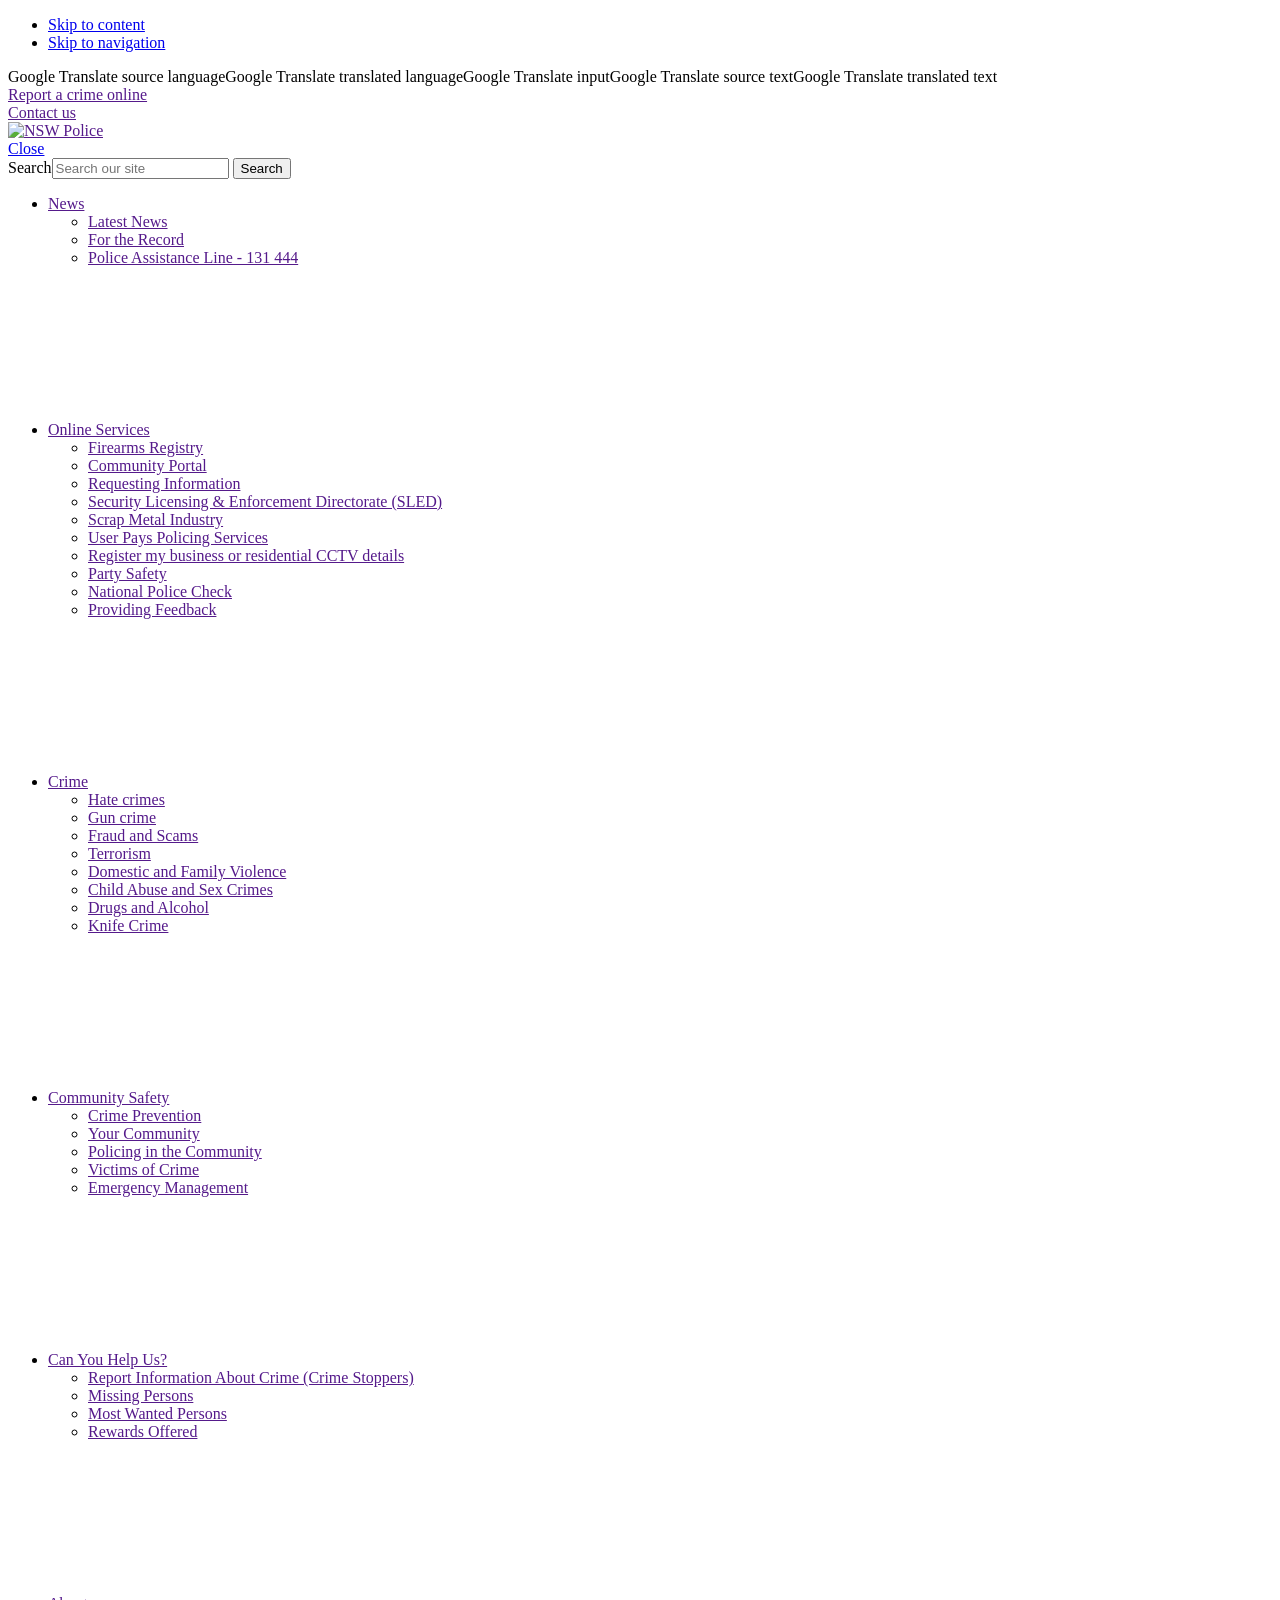
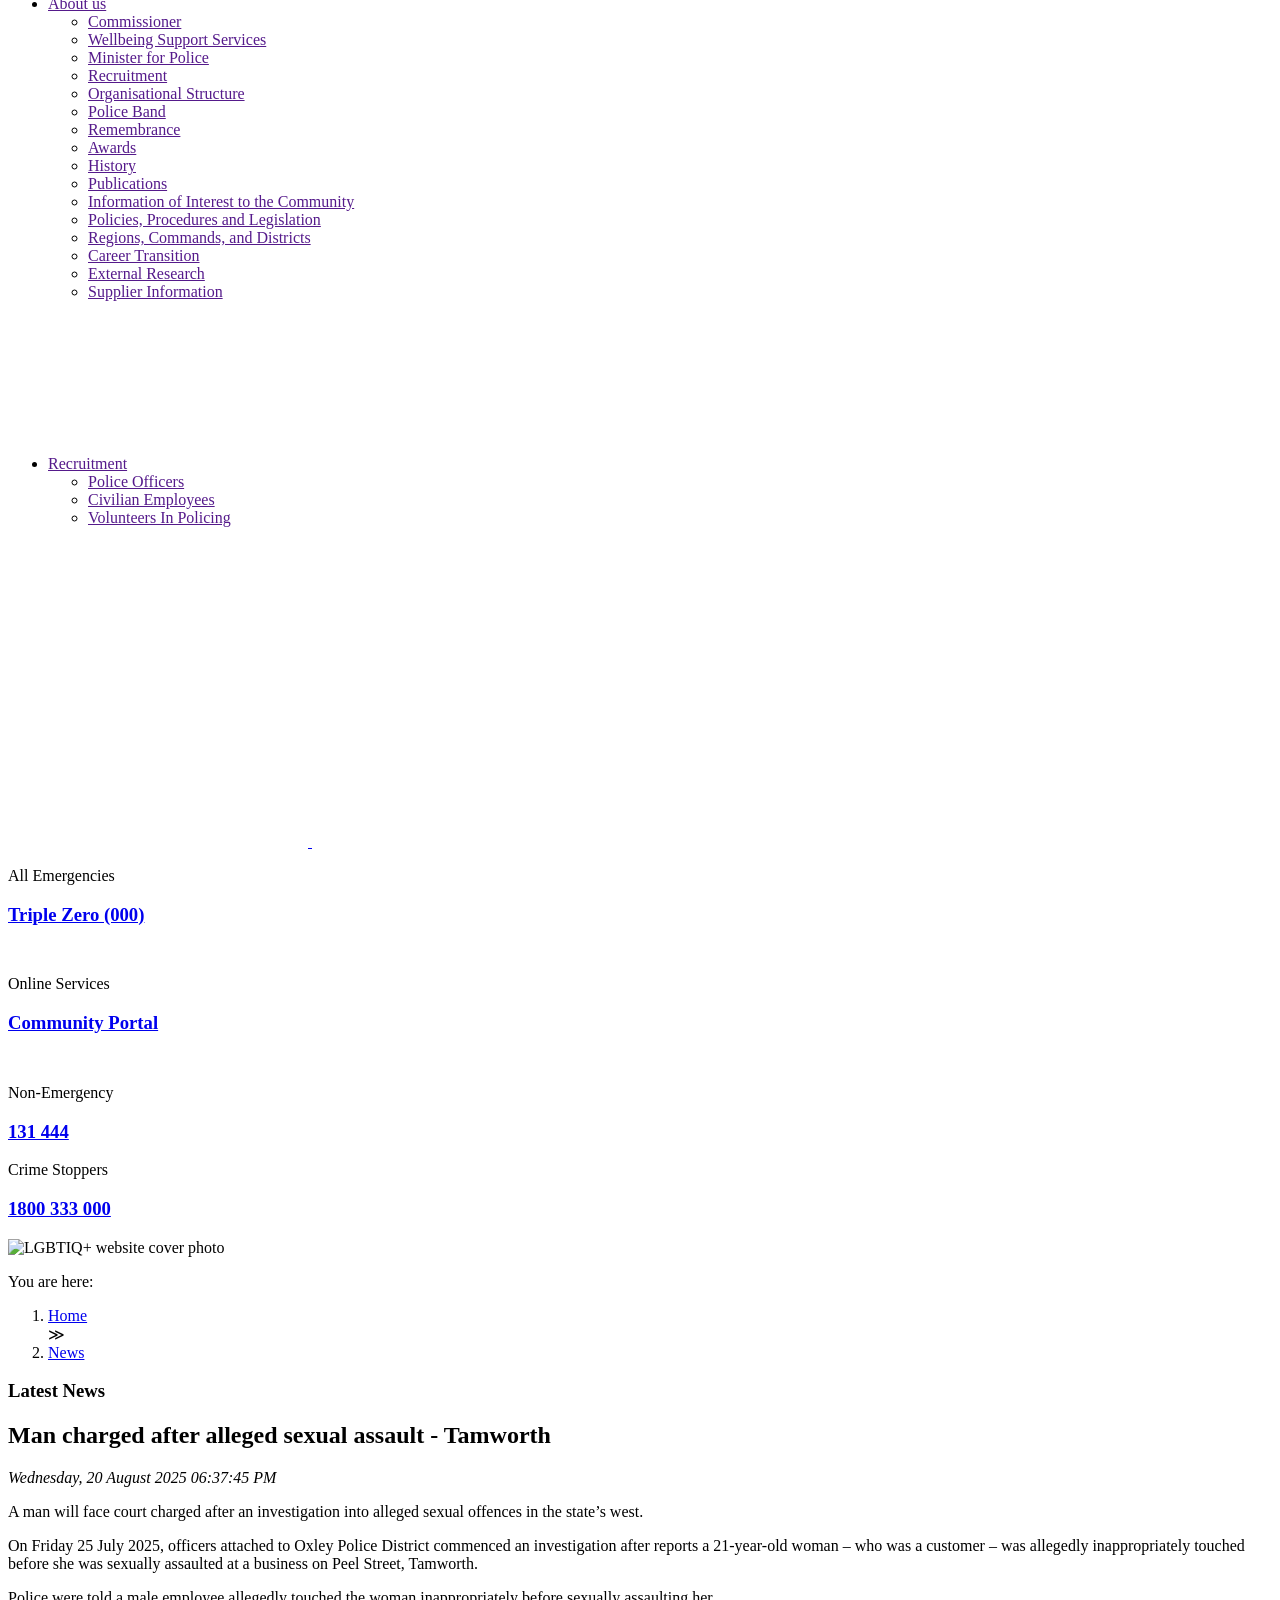
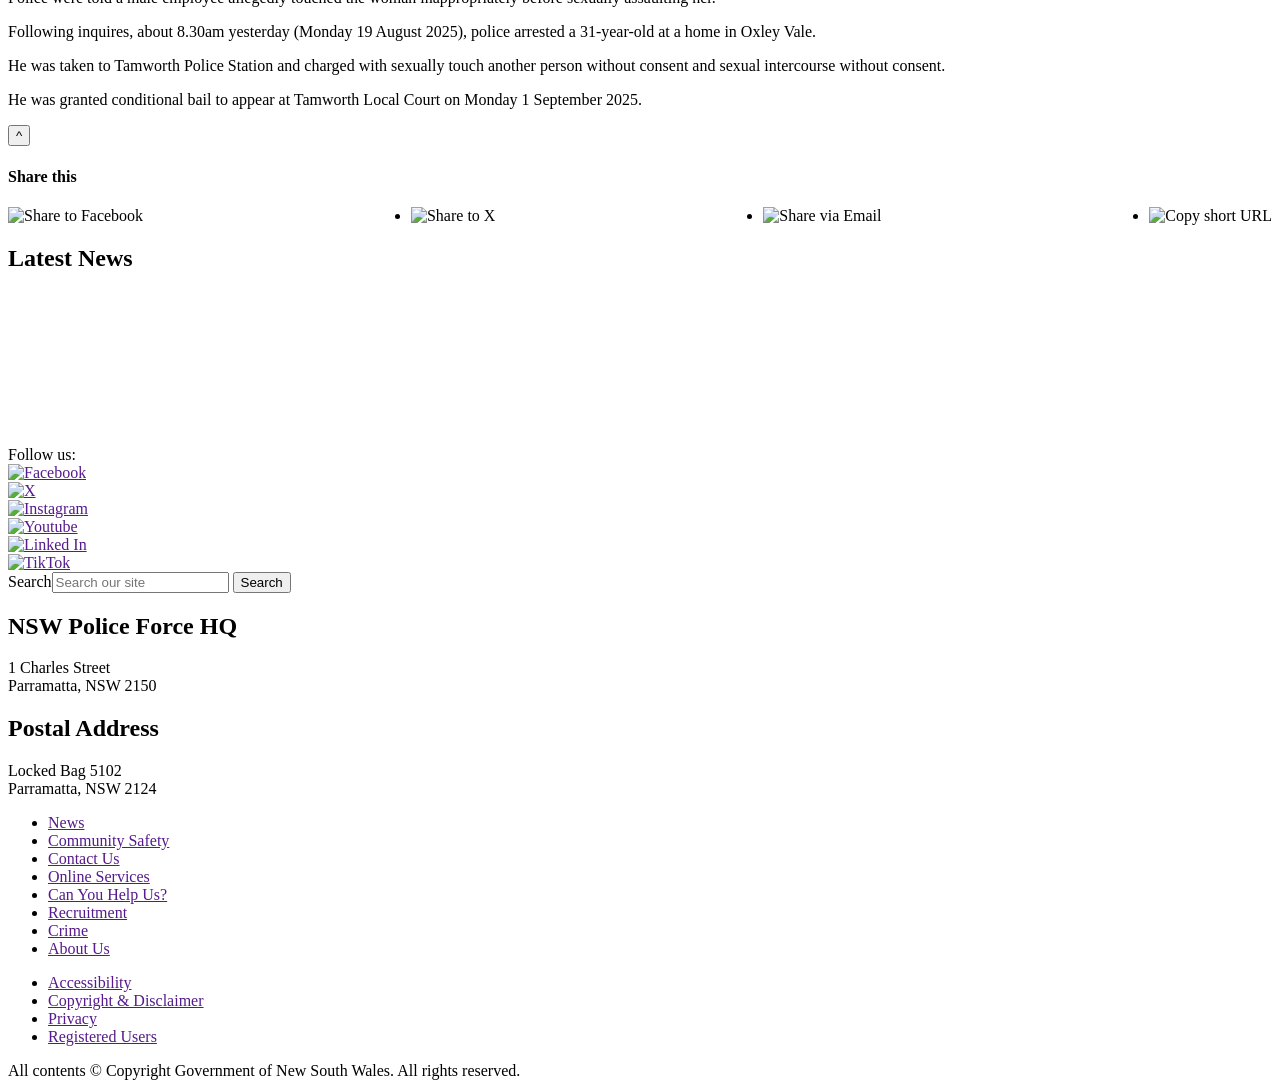
==== commit 61152ec3: "Update index.html" ====
--- a/index.html
+++ b/index.html
@@ -108,15 +108,15 @@
                     <h2 class="e-h4 p-contact__subheading">Contact quick links</h2><!--Contact Quick Links #468814-->
 <ul class="p-contact__list">
     <li class="p-contact__list-item">
-    <a class="p-contact__list-link" href="https://www.police.nsw.gov.au/online_services/providing_feedback/feedback_compliments_complaints_and_suggestions/feedback/compliment_a_police_officer">Compliment a Police Officer</a>
+    <a class="p-contact__list-link" href="">Compliment a Police Officer</a>
 </li><li class="p-contact__list-item">
-    <a class="p-contact__list-link" href="https://www.facebook.com/nswpoliceforce">Social Media </a>
+    <a class="p-contact__list-link" href="">Social Media </a>
 </li><li class="p-contact__list-item">
-    <a class="p-contact__list-link" href="https://www.police.nsw.gov.au/online_services/providing_feedback/feedback_compliments_complaints_and_suggestions/feedback/how_to_lodge_a_complaint">Complain about a Police Officer</a>
+    <a class="p-contact__list-link" href="">Complain about a Police Officer</a>
 </li><li class="p-contact__list-item">
-    <a class="p-contact__list-link" href="https://www.police.nsw.gov.au/safety_and_prevention/policing_in_the_community/eyewatch">Eyewatch</a>
+    <a class="p-contact__list-link" href="">Eyewatch</a>
 </li><li class="p-contact__list-item">
-    <a class="p-contact__list-link" href="https://portal.police.nsw.gov.au/">Make a Police Report</a>
+    <a class="p-contact__list-link" href="">Make a Police Report</a>
 </li>
 </ul>
 <!--// Contact Quick Links -->                <!-- // Contact Quick Links -->
@@ -185,10 +185,10 @@
           <script type="text/javascript" src="//translate.google.com/translate_a/element.js?cb=googleTranslateElementInit"></script>
       </div>
       <div class="p-topnav__report p-topnav__item">
-        <a class="p-topnav__link" href="https://portal.police.nsw.gov.au/" target="_blank" accesskey="r">Report a crime online</a>
+        <a class="p-topnav__link" href="" target="_blank" accesskey="r">Report a crime online</a>
       </div>
       <div class="p-topnav__contact p-topnav__item">
-        <a class="p-topnav__link" href="https://www.police.nsw.gov.au/contact_us" accesskey="c">Contact us</a>
+        <a class="p-topnav__link" href="" accesskey="c">Contact us</a>
       </div>
     </div>
   </div>
@@ -214,13 +214,13 @@
               <!-- Site logo -->
               <div class="p-logo">
              <!--<a href="https://www.police.nsw.gov.au/home"><img class="p-logo__img" src="https://www.police.nsw.gov.au/__data/assets/file/0005/533777/nswg-nswpf-logo.svg" alt="NSW Police"></a>-->
-                <a href="https://www.police.nsw.gov.au/home" accesskey="h" tabindex="0"><img class="p-logo__img" src="https://www.police.nsw.gov.au/__data/assets/image/0007/834514/NSWG-NSWPF-COL-RGB.png" alt="NSW Police"></a>
+                <a href="" accesskey="h" tabindex="0"><img class="p-logo__img" src="https://www.police.nsw.gov.au/__data/assets/image/0007/834514/NSWG-NSWPF-COL-RGB.png" alt="NSW Police"></a>
               </div>
               <div class="p-nav__section">
                 <a href="#" role="button" class="p-nav__close-btn js-menu-btn"><span class="visuallyhidden">Close</span></a>
                 <!-- Header Search -->
                 <div class="p-nav__search">
-    <form action="https://www.police.nsw.gov.au/search" id="cse-search-box1">
+    <form action="" id="cse-search-box1">
         <div class="p-footer__search-wrapper">
             <input type="hidden" name="cx" value="007204248513795735356:bfbkhxvpnh4" />
             <input type="hidden" name="cof" value="FORID:9" />
@@ -233,304 +233,304 @@
 
                 <!-- Main navigation -->
                 <div class="p-nav__menu">
-                														                  <nav itemscope="" itemtype="http://schema.org/SiteNavigationElement">
+                														                  <nav itemscope="" itemtype="">
                     <ul class="p-nav__menu-list">
                                               <li class="p-nav__menu-item  parent">
-                          <a id="nav460994-link" href="https://www.police.nsw.gov.au/news" class="p-nav__menu-link" link-data="#nav460994">
+                          <a id="nav460994-link" href="" class="p-nav__menu-link" link-data="#nav460994">
                             News                          </a>
                           <!-- Sub mobile navigation menu -->
                           <ul id="460994" class="p-nav__submenu--mobile">
                             														                                <li>
-                                  <a href="https://www.police.nsw.gov.au/news/latest_news">
+                                  <a href="">
                                     Latest News                                  </a>
                                 </li>
                                                               <li>
-                                  <a href="https://www.police.nsw.gov.au/news/for_the_record">
+                                  <a href="">
                                     For the Record                                  </a>
                                 </li>
                                                               <li>
-                                  <a href="https://www.police.nsw.gov.au/news/police_assistance_line">
+                                  <a href="">
                                     Police Assistance Line - 131 444                                  </a>
                                 </li>
                               				                          </ul>
                           <a href="#460994"  role="button" class="p-nav__menu-arrow js-menu-accordion" aria-label="Toggle menu">
                             <span>
                               <svg class="c-icon c-icon--secondary c-icon--12" aria-hidden="true">
-                               <use xlink:href="https://www.police.nsw.gov.au/__data/assets/git_bridge/0011/469334/matrix-files/styles/mysource_files/sprite.svg#arrow-down"></use>
+                               <use xlink:href=""></use>
                               </svg>
                             </span>
                           </a>
                           <!-- // Sub mobile navigation menu -->
                         </li>
                                               <li class="p-nav__menu-item ">
-                          <a id="nav460998-link" href="https://www.police.nsw.gov.au/online_services" class="p-nav__menu-link" link-data="#nav460998">
+                          <a id="nav460998-link" href="" class="p-nav__menu-link" link-data="#nav460998">
                             Online Services                          </a>
                           <!-- Sub mobile navigation menu -->
                           <ul id="460998" class="p-nav__submenu--mobile">
                             														                                <li>
-                                  <a href="https://www.police.nsw.gov.au/online_services/firearms">
+                                  <a href="">
                                     Firearms Registry                                  </a>
                                 </li>
                                                               <li>
-                                  <a href="https://www.police.nsw.gov.au/online_services/community_portal">
+                                  <a href="">
                                     Community Portal                                  </a>
                                 </li>
                                                               <li>
-                                  <a href="https://www.police.nsw.gov.au/online_services/requesting_information">
+                                  <a href="">
                                     Requesting Information                                  </a>
                                 </li>
                                                               <li>
-                                  <a href="https://www.police.nsw.gov.au/online_services/sled">
+                                  <a href="">
                                     Security Licensing &amp; Enforcement Directorate (SLED)                                  </a>
                                 </li>
                                                               <li>
-                                  <a href="https://www.police.nsw.gov.au/online_services/scrap_metal_industry">
+                                  <a href="">
                                     Scrap Metal Industry                                  </a>
                                 </li>
                                                               <li>
-                                  <a href="https://www.police.nsw.gov.au/online_services/user_charges_user_pays_policing_services">
+                                  <a href="">
                                     User Pays Policing Services                                  </a>
                                 </li>
                                                               <li>
-                                  <a href="https://www.police.nsw.gov.au/online_services/register_my_business_cctv_details">
+                                  <a href="">
                                     Register my business or residential CCTV details                                  </a>
                                 </li>
                                                               <li>
-                                  <a href="https://www.police.nsw.gov.au/online_services/party_safety">
+                                  <a href="">
                                     Party Safety                                  </a>
                                 </li>
                                                               <li>
-                                  <a href="https://www.police.nsw.gov.au/online_services/national_police_check">
+                                  <a href="">
                                     National Police Check                                  </a>
                                 </li>
                                                               <li>
-                                  <a href="https://www.police.nsw.gov.au/online_services/providing_feedback">
+                                  <a href="">
                                     Providing Feedback                                  </a>
                                 </li>
                               				                          </ul>
                           <a href="#460998"  role="button" class="p-nav__menu-arrow js-menu-accordion" aria-label="Toggle menu">
                             <span>
                               <svg class="c-icon c-icon--secondary c-icon--12" aria-hidden="true">
-                               <use xlink:href="https://www.police.nsw.gov.au/__data/assets/git_bridge/0011/469334/matrix-files/styles/mysource_files/sprite.svg#arrow-down"></use>
+                               <use xlink:href=""></use>
                               </svg>
                             </span>
                           </a>
                           <!-- // Sub mobile navigation menu -->
                         </li>
                                               <li class="p-nav__menu-item ">
-                          <a id="nav461002-link" href="https://www.police.nsw.gov.au/crime" class="p-nav__menu-link" link-data="#nav461002">
+                          <a id="nav461002-link" href="" link-data="#nav461002">
                             Crime                          </a>
                           <!-- Sub mobile navigation menu -->
                           <ul id="461002" class="p-nav__submenu--mobile">
                             														                                <li>
-                                  <a href="https://www.police.nsw.gov.au/crime/hate_crimes">
+                                  <a href="">
                                     Hate crimes                                  </a>
                                 </li>
                                                               <li>
-                                  <a href="https://www.police.nsw.gov.au/crime/gun_crime">
+                                  <a href="">
                                     Gun crime                                  </a>
                                 </li>
                                                               <li>
-                                  <a href="https://www.police.nsw.gov.au/crime/frauds_and_scams">
+                                  <a href="">
                                     Fraud and Scams                                  </a>
                                 </li>
                                                               <li>
-                                  <a href="https://www.police.nsw.gov.au/crime/terrorism">
+                                  <a href="">
                                     Terrorism                                  </a>
                                 </li>
                                                               <li>
-                                  <a href="https://www.police.nsw.gov.au/crime/domestic_and_family_violence">
+                                  <a href="">
                                     Domestic and Family Violence                                  </a>
                                 </li>
                                                               <li>
-                                  <a href="https://www.police.nsw.gov.au/crime/child_abuse_and_sex_crimes">
+                                  <a href="">
                                     Child Abuse and Sex Crimes                                  </a>
                                 </li>
                                                               <li>
-                                  <a href="https://www.police.nsw.gov.au/crime/drugs_and_alcohol">
+                                  <a href="">
                                     Drugs and Alcohol                                  </a>
                                 </li>
                                                               <li>
-                                  <a href="https://www.police.nsw.gov.au/crime/knife_crime">
+                                  <a href="">
                                     Knife Crime                                  </a>
                                 </li>
                               				                          </ul>
                           <a href="#461002"  role="button" class="p-nav__menu-arrow js-menu-accordion" aria-label="Toggle menu">
                             <span>
                               <svg class="c-icon c-icon--secondary c-icon--12" aria-hidden="true">
-                               <use xlink:href="https://www.police.nsw.gov.au/__data/assets/git_bridge/0011/469334/matrix-files/styles/mysource_files/sprite.svg#arrow-down"></use>
+                               <use xlink:href=""></use>
                               </svg>
                             </span>
                           </a>
                           <!-- // Sub mobile navigation menu -->
                         </li>
                                               <li class="p-nav__menu-item ">
-                          <a id="nav461006-link" href="https://www.police.nsw.gov.au/safety_and_prevention" class="p-nav__menu-link" link-data="#nav461006">
+                          <a id="nav461006-link" href="" class="p-nav__menu-link" link-data="#nav461006">
                             Community Safety                          </a>
                           <!-- Sub mobile navigation menu -->
                           <ul id="461006" class="p-nav__submenu--mobile">
                             														                                <li>
-                                  <a href="https://www.police.nsw.gov.au/safety_and_prevention/crime_prevention">
+                                  <a href="">
                                     Crime Prevention                                  </a>
                                 </li>
                                                               <li>
-                                  <a href="https://www.police.nsw.gov.au/safety_and_prevention/your_community">
+                                  <a href="">
                                     Your Community                                  </a>
                                 </li>
                                                               <li>
-                                  <a href="https://www.police.nsw.gov.au/safety_and_prevention/policing_in_the_community">
+                                  <a href="">
                                     Policing in the Community                                  </a>
                                 </li>
                                                               <li>
-                                  <a href="https://www.police.nsw.gov.au/safety_and_prevention/victims_of_crime">
+                                  <a href="">
                                     Victims of Crime                                  </a>
                                 </li>
                                                               <li>
-                                  <a href="https://www.police.nsw.gov.au/safety_and_prevention/emergency_management">
+                                  <a href="">
                                     Emergency Management                                  </a>
                                 </li>
                               				                          </ul>
                           <a href="#461006"  role="button" class="p-nav__menu-arrow js-menu-accordion" aria-label="Toggle menu">
                             <span>
                               <svg class="c-icon c-icon--secondary c-icon--12" aria-hidden="true">
-                               <use xlink:href="https://www.police.nsw.gov.au/__data/assets/git_bridge/0011/469334/matrix-files/styles/mysource_files/sprite.svg#arrow-down"></use>
+                               <use xlink:href=""></use>
                               </svg>
                             </span>
                           </a>
                           <!-- // Sub mobile navigation menu -->
                         </li>
                                               <li class="p-nav__menu-item ">
-                          <a id="nav461010-link" href="https://www.police.nsw.gov.au/can_you_help_us" class="p-nav__menu-link" link-data="#nav461010">
+                          <a id="nav461010-link" href="" link-data="#nav461010">
                             Can You Help Us?                          </a>
                           <!-- Sub mobile navigation menu -->
                           <ul id="461010" class="p-nav__submenu--mobile">
                             														                                <li>
-                                  <a href="https://www.police.nsw.gov.au/can_you_help_us/report_information_about_crime_crimestoppers">
+                                  <a href="">
                                     Report Information About Crime (Crime Stoppers)                                  </a>
                                 </li>
                                                               <li>
-                                  <a href="https://www.police.nsw.gov.au/can_you_help_us/missing_persons">
+                                  <a href="">
                                     Missing Persons                                  </a>
                                 </li>
                                                               <li>
-                                  <a href="https://www.police.nsw.gov.au/can_you_help_us/wanted">
+                                  <a href="">
                                     Most Wanted Persons                                  </a>
                                 </li>
                                                               <li>
-                                  <a href="https://www.police.nsw.gov.au/can_you_help_us/rewards">
+                                  <a href="">
                                     Rewards Offered                                  </a>
                                 </li>
                               				                          </ul>
                           <a href="#461010"  role="button" class="p-nav__menu-arrow js-menu-accordion" aria-label="Toggle menu">
                             <span>
                               <svg class="c-icon c-icon--secondary c-icon--12" aria-hidden="true">
-                               <use xlink:href="https://www.police.nsw.gov.au/__data/assets/git_bridge/0011/469334/matrix-files/styles/mysource_files/sprite.svg#arrow-down"></use>
+                               <use xlink:href=""></use>
                               </svg>
                             </span>
                           </a>
                           <!-- // Sub mobile navigation menu -->
                         </li>
                                               <li class="p-nav__menu-item ">
-                          <a id="nav461014-link" href="https://www.police.nsw.gov.au/about_us" class="p-nav__menu-link" link-data="#nav461014">
+                          <a id="nav461014-link" href="" link-data="#nav461014">
                             About us                          </a>
                           <!-- Sub mobile navigation menu -->
                           <ul id="461014" class="p-nav__submenu--mobile">
                             														                                <li>
-                                  <a href="https://www.police.nsw.gov.au/about_us/commissioner">
+                                  <a href="">
                                     Commissioner                                  </a>
                                 </li>
                                                               <li>
-                                  <a href="https://www.police.nsw.gov.au/about_us/wellbeing_support_services">
+                                  <a href="">
                                     Wellbeing Support Services                                  </a>
                                 </li>
                                                               <li>
-                                  <a href="https://www.police.nsw.gov.au/about_us/minister_for_police2">
+                                  <a href="">
                                     Minister for Police                                  </a>
                                 </li>
                                                               <li>
-                                  <a href="https://www.police.nsw.gov.au/about_us/recruitment">
+                                  <a href="">
                                     Recruitment                                  </a>
                                 </li>
                                                               <li>
-                                  <a href="https://www.police.nsw.gov.au/about_us/organisational_structure">
+                                  <a href="">
                                     Organisational Structure                                  </a>
                                 </li>
                                                               <li>
-                                  <a href="https://www.police.nsw.gov.au/about_us/police_band">
+                                  <a href="">
                                     Police Band                                  </a>
                                 </li>
                                                               <li>
-                                  <a href="https://www.police.nsw.gov.au/about_us/remembrance_for_fallen_police_officers">
+                                  <a href="">
                                     Remembrance                                   </a>
                                 </li>
                                                               <li>
-                                  <a href="https://www.police.nsw.gov.au/about_us/awards">
+                                  <a href="">
                                     Awards                                  </a>
                                 </li>
                                                               <li>
-                                  <a href="https://www.police.nsw.gov.au/about_us/history">
+                                  <a href="">
                                     History                                  </a>
                                 </li>
                                                               <li>
-                                  <a href="https://www.police.nsw.gov.au/about_us/publications">
+                                  <a href="">
                                     Publications                                  </a>
                                 </li>
                                                               <li>
-                                  <a href="https://www.police.nsw.gov.au/about_us/information_of_interest_to_the_community">
+                                  <a href="">
                                     Information of Interest to the Community                                  </a>
                                 </li>
                                                               <li>
-                                  <a href="https://www.police.nsw.gov.au/about_us/policies_procedures_and_legislation">
+                                  <a href="">
                                     Policies, Procedures and Legislation                                  </a>
                                 </li>
                                                               <li>
-                                  <a href="https://www.police.nsw.gov.au/about_us/regions_commands_districts">
+                                  <a href="">
                                     Regions, Commands, and Districts                                  </a>
                                 </li>
                                                               <li>
-                                  <a href="https://www.police.nsw.gov.au/about_us/career_transition">
+                                  <a href="">
                                     Career Transition                                  </a>
                                 </li>
                                                               <li>
-                                  <a href="https://www.police.nsw.gov.au/about_us/research_with_nsw_police_force">
+                                  <a href="">
                                     External Research                                   </a>
                                 </li>
                                                               <li>
-                                  <a href="https://www.police.nsw.gov.au/about_us/supplier_information">
+                                  <a href="">
                                     Supplier Information                                  </a>
                                 </li>
                               				                          </ul>
                           <a href="#461014"  role="button" class="p-nav__menu-arrow js-menu-accordion" aria-label="Toggle menu">
                             <span>
                               <svg class="c-icon c-icon--secondary c-icon--12" aria-hidden="true">
-                               <use xlink:href="https://www.police.nsw.gov.au/__data/assets/git_bridge/0011/469334/matrix-files/styles/mysource_files/sprite.svg#arrow-down"></use>
+                               <use xlink:href=""></use>
                               </svg>
                             </span>
                           </a>
                           <!-- // Sub mobile navigation menu -->
                         </li>
                                               <li class="p-nav__menu-item ">
-                          <a id="nav461019-link" href="https://www.police.nsw.gov.au/recruitment_links" class="p-nav__menu-link" link-data="#nav461019">
+                          <a id="nav461019-link" href="" class="p-nav__menu-link" link-data="#nav461019">
                             Recruitment                          </a>
                           <!-- Sub mobile navigation menu -->
                           <ul id="461019" class="p-nav__submenu--mobile">
                             														                                <li>
-                                  <a href="https://www.police.nsw.gov.au/recruitment_links/police_officers">
+                                  <a href="">
                                     Police Officers                                  </a>
                                 </li>
                                                               <li>
-                                  <a href="https://www.police.nsw.gov.au/recruitment_links/civilian_employees">
+                                  <a href="">
                                     Civilian Employees                                  </a>
                                 </li>
                                                               <li>
-                                  <a href="https://www.police.nsw.gov.au/recruitment_links/volunteer_in_policing">
+                                  <a href="">
                                     Volunteers In Policing                                  </a>
                                 </li>
                               				                          </ul>
                           <a href="#461019"  role="button" class="p-nav__menu-arrow js-menu-accordion" aria-label="Toggle menu">
                             <span>
                               <svg class="c-icon c-icon--secondary c-icon--12" aria-hidden="true">
-                               <use xlink:href="https://www.police.nsw.gov.au/__data/assets/git_bridge/0011/469334/matrix-files/styles/mysource_files/sprite.svg#arrow-down"></use>
+                               <use xlink:href=""></use>
                               </svg>
                             </span>
                           </a>
@@ -552,14 +552,14 @@
                 <a href="#" role="button" class="p-nav__search-btn js-menu-btn" aria-label="Search">
                   <span>
                     <svg class="c-icon c-icon--primary c-icon--22" aria-hidden="true">
-                      <use xmlns:xlink="http://www.w3.org/1999/xlink" xlink:href="https://www.police.nsw.gov.au/__data/assets/git_bridge/0011/469334/matrix-files/styles/mysource_files/sprite.svg#search"></use>
+                      <use xmlns:xlink="" xlink:href=""></use>
                     </svg>
                   </span>
                 </a>
                 <a href="#" role="button" class="p-nav__nav-btn js-menu-btn" aria-label="Menu">
                   <span>
                     <svg class="c-icon c-icon--primary c-icon--28" aria-hidden="true">
-                      <use xmlns:xlink="http://www.w3.org/1999/xlink" xlink:href="https://www.police.nsw.gov.au/__data/assets/git_bridge/0011/469334/matrix-files/styles/mysource_files/sprite.svg#menu"></use>
+                      <use xmlns:xlink="" xlink:href=""></use>
                     </svg>
                   </span>
                 </a>
@@ -736,29 +736,29 @@
                   Follow us:
                 </div>
                 <div class="p-footer__social-item">
-                  <a href="//www.facebook.com/nswpoliceforce/"><img class="p-footer__social-img" src="https://www.police.nsw.gov.au/__data/assets/git_bridge/0011/469334/matrix-files/mysource_files/ico-facebook.svg" alt="Facebook" /></a>
+                  <a href=""><img class="p-footer__social-img" src="https://www.police.nsw.gov.au/__data/assets/git_bridge/0011/469334/matrix-files/mysource_files/ico-facebook.svg" alt="Facebook" /></a>
                 </div>
                 <div class="p-footer__social-item">
-                  <a href="//twitter.com/nswpolice"><img class="p-footer__social-img" src="https://www.police.nsw.gov.au/__data/assets/file/0007/858688/ico-x.svg" alt="X" /></a>
+                  <a href=""><img class="p-footer__social-img" src="https://www.police.nsw.gov.au/__data/assets/file/0007/858688/ico-x.svg" alt="X" /></a>
                 </div>
                 <div class="p-footer__social-item">
-                  <a href="//www.instagram.com/nswpolice/"><img class="p-footer__social-img" src="https://www.police.nsw.gov.au/__data/assets/git_bridge/0011/469334/matrix-files/mysource_files/ico-insta.svg" alt="Instagram" /></a>
+                  <a href=""><img class="p-footer__social-img" src="https://www.police.nsw.gov.au/__data/assets/git_bridge/0011/469334/matrix-files/mysource_files/ico-insta.svg" alt="Instagram" /></a>
                 </div>
                 <div class="p-footer__social-item">
-                  <a href="//www.youtube.com/user/TheNSWPolice"><img class="p-footer__social-img" src="https://www.police.nsw.gov.au/__data/assets/git_bridge/0011/469334/matrix-files/mysource_files/ico-youtube.svg" alt="Youtube" /></a>
+                  <a href=""><img class="p-footer__social-img" src="https://www.police.nsw.gov.au/__data/assets/git_bridge/0011/469334/matrix-files/mysource_files/ico-youtube.svg" alt="Youtube" /></a>
                 </div>
                 <div class="p-footer__social-item">
-                  <a href="//www.linkedin.com/company/nsw-police-force"><img class="p-footer__social-img" src="https://www.police.nsw.gov.au/__data/assets/git_bridge/0011/469334/matrix-files/mysource_files/ico-linkedin.svg" alt="Linked In" /></a>
+                  <a href=""><img class="p-footer__social-img" src="https://www.police.nsw.gov.au/__data/assets/git_bridge/0011/469334/matrix-files/mysource_files/ico-linkedin.svg" alt="Linked In" /></a>
                 </div>
                 <div class="p-footer__social-item">
-                  <a href="//www.tiktok.com/@nswpolice"><img class="p-footer__social-img" src="https://www.police.nsw.gov.au/__data/assets/file/0003/807321/ico-tiktok.svg" alt="TikTok" /></a>
+                  <a href=""><img class="p-footer__social-img" src="https://www.police.nsw.gov.au/__data/assets/file/0003/807321/ico-tiktok.svg" alt="TikTok" /></a>
                 </div>
             </div>
             <!-- // Footer Social Links -->
             
             <!-- start Footer Search -->
             <div class="p-footer__item p-footer__search">
-                <form action="https://www.police.nsw.gov.au/search" id="cse-search-box2">
+                <form action="" id="cse-search-box2">
                   <div class="p-footer__search-wrapper">
                     <input type="hidden" name="cx" value="007204248513795735356:bfbkhxvpnh4" />
                     <input type="hidden" name="cof" value="FORID:9" />
@@ -790,31 +790,31 @@
             <!-- // Footer Address --><div class="p-footer__item p-footer__menu">
   <ul class="p-footer__menu-list">
     <li class="p-footer__menu-item">
-    <a class="p-footer__menu-link" href="https://www.police.nsw.gov.au/news">News</a>
+    <a class="p-footer__menu-link" href="">News</a>
 </li><li class="p-footer__menu-item">
-    <a class="p-footer__menu-link" href="https://www.police.nsw.gov.au/safety_and_prevention">Community Safety</a>
+    <a class="p-footer__menu-link" href="">Community Safety</a>
 </li><li class="p-footer__menu-item">
-    <a class="p-footer__menu-link" href="https://www.police.nsw.gov.au/contact_us">Contact Us</a>
+    <a class="p-footer__menu-link" href="">Contact Us</a>
 </li><li class="p-footer__menu-item">
-    <a class="p-footer__menu-link" href="https://www.police.nsw.gov.au/online_services">Online Services</a>
+    <a class="p-footer__menu-link" href="">Online Services</a>
 </li><li class="p-footer__menu-item">
-    <a class="p-footer__menu-link" href="https://www.police.nsw.gov.au/can_you_help_us">Can You Help Us?</a>
+    <a class="p-footer__menu-link" href="">Can You Help Us?</a>
 </li><li class="p-footer__menu-item">
-    <a class="p-footer__menu-link" href="https://www.police.nsw.gov.au/recruitment_links">Recruitment</a>
+    <a class="p-footer__menu-link" href="">Recruitment</a>
 </li><li class="p-footer__menu-item">
-    <a class="p-footer__menu-link" href="https://www.police.nsw.gov.au/crime">Crime</a>
+    <a class="p-footer__menu-link" href="">Crime</a>
 </li><li class="p-footer__menu-item">
-    <a class="p-footer__menu-link" href="https://www.police.nsw.gov.au/about_us">About Us</a>
+    <a class="p-footer__menu-link" href="">About Us</a>
 </li>
   </ul>
 </div>
             <!-- start Utility links -->
             <div class="p-footer__item p-footer__menu--small">
                 <ul class="p-footer__menu-list">
-                    <li class="p-footer__menu-item"><a class="p-footer__menu-link" href="https://www.police.nsw.gov.au/accessibility">Accessibility</a></li>
-                    <li class="p-footer__menu-item"><a class="p-footer__menu-link" href="https://www.police.nsw.gov.au/copyright_and_disclaimer">Copyright &amp; Disclaimer</a></li>
-                    <li class="p-footer__menu-item"><a class="p-footer__menu-link" href="https://www.police.nsw.gov.au/privacy">Privacy</a></li>
-                    <li class="p-footer__menu-item"><a class="p-footer__menu-link" href="https://www.police.nsw.gov.au/registered_users">Registered Users</a></li>
+                    <li class="p-footer__menu-item"><a class="p-footer__menu-link" href="">Accessibility</a></li>
+                    <li class="p-footer__menu-item"><a class="p-footer__menu-link" href="">Copyright &amp; Disclaimer</a></li>
+                    <li class="p-footer__menu-item"><a class="p-footer__menu-link" href="">Privacy</a></li>
+                    <li class="p-footer__menu-item"><a class="p-footer__menu-link" href="">Registered Users</a></li>
                 </ul>
             </div>
             <!-- // Utility links -->
